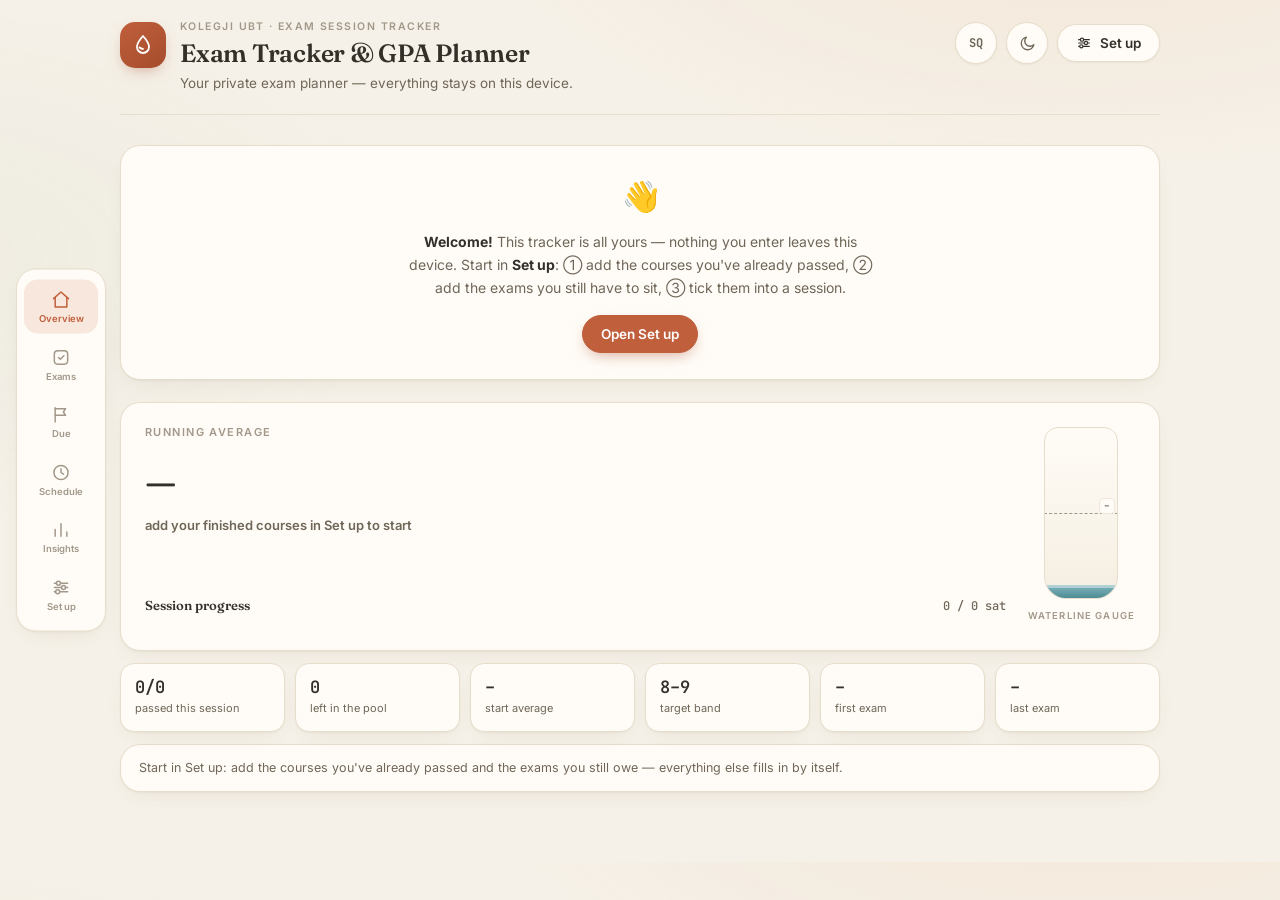
==== index.html @ aefc5631 "Built-in year-gated CSE curriculum with pool/passed routing - Full official study plan for years 1-2" ====
<!DOCTYPE html>
<html lang="en">
<head>
<meta charset="UTF-8">
<meta name="viewport" content="width=device-width, initial-scale=1.0, viewport-fit=cover">
<title>UBT Exam Tracker</title>
<meta name="description" content="Exam pool + session planner, GPA tracker and offline class schedule.">
<meta name="theme-color" content="#f6f1e8">
<meta name="apple-mobile-web-app-capable" content="yes">
<meta name="apple-mobile-web-app-status-bar-style" content="default">
<meta name="apple-mobile-web-app-title" content="Exam Tracker">
<link rel="manifest" href="manifest.webmanifest">
<link rel="icon" href="icon-192.png">
<link rel="apple-touch-icon" href="icon-192.png">
<script>/* apply saved theme before first paint to avoid a flash */
try{var _t=localStorage.getItem("ubt-theme");if(_t)document.documentElement.setAttribute("data-theme",_t);}catch(e){}</script>
<link rel="preconnect" href="https://fonts.googleapis.com">
<link rel="preconnect" href="https://fonts.gstatic.com" crossorigin>
<link href="https://fonts.googleapis.com/css2?family=Fraunces:opsz,wght@9..144,500;9..144,600;9..144,700&family=Inter:wght@400;500;600;700&family=JetBrains+Mono:wght@500;600&display=swap" rel="stylesheet">
<link rel="stylesheet" href="app.css">
<script src="app.js" defer></script>
</head>
<body data-view="home">
<div class="wrap">

  <header class="top" id="top">
    <div class="brand">
      <div class="mark" aria-hidden="true">
        <svg viewBox="0 0 24 24" fill="none" stroke="currentColor" stroke-width="1.8" stroke-linecap="round" stroke-linejoin="round"><path d="M12 3s6 6.5 6 11a6 6 0 1 1-12 0c0-4.5 6-11 6-11z"/><path d="M8.6 14.5c.9.9 2.1 1.4 3.4 1.4"/></svg>
      </div>
      <div>
        <div class="eyebrow" data-i18n="eyebrow">Kolegji UBT · Exam session tracker</div>
        <h1><span id="hTitle">Exam Tracker &amp; GPA Planner</span><span class="h1-page" id="pageTitle"></span></h1>
        <p class="lede" id="hLede"></p>
      </div>
    </div>
    <div class="hdr-actions">
      <button class="icon-btn" id="langBtn" type="button" title="Shqip / English">SQ</button>
      <button class="icon-btn" id="themeBtn" type="button" title="Light / dark" aria-label="Toggle theme"></button>
      <button class="btn" id="customizeBtn" type="button">
        <svg viewBox="0 0 24 24" fill="none" stroke="currentColor" stroke-width="1.8" stroke-linecap="round" stroke-linejoin="round"><path d="M4 7h16M4 12h16M4 17h16"/><circle cx="9" cy="7" r="2.4" fill="var(--surface)"/><circle cx="15" cy="12" r="2.4" fill="var(--surface)"/><circle cx="8" cy="17" r="2.4" fill="var(--surface)"/></svg>
        <span data-i18n="setup">Set up</span>
      </button>
    </div>
  </header>

  <!-- top tab bar (mid-width desktop) -->
  <nav class="tabbar" aria-label="Sections">
    <a href="#/home" data-nav="home" class="on"><svg viewBox="0 0 24 24" fill="none" stroke="currentColor" stroke-width="1.8" stroke-linecap="round" stroke-linejoin="round"><path d="M3 11l9-8 9 8"/><path d="M5 9.5V21h14V9.5"/></svg><span data-i18n="navOverview"></span></a>
    <a href="#/exams" data-nav="exams"><svg viewBox="0 0 24 24" fill="none" stroke="currentColor" stroke-width="1.8" stroke-linecap="round" stroke-linejoin="round"><rect x="4" y="4" width="16" height="16" rx="4"/><path d="M9 12l2.2 2.2L15.5 10"/></svg><span data-i18n="navExams"></span></a>
    <a href="#/due" data-nav="due"><svg viewBox="0 0 24 24" fill="none" stroke="currentColor" stroke-width="1.8" stroke-linecap="round" stroke-linejoin="round"><path d="M5 21V4"/><path d="M5 5h12.5l-2.6 4 2.6 4H5"/></svg><span data-i18n="navDue">Due</span><span class="nav-dot" hidden></span></a>
    <a href="#/sched" data-nav="sched"><svg viewBox="0 0 24 24" fill="none" stroke="currentColor" stroke-width="1.8" stroke-linecap="round" stroke-linejoin="round"><circle cx="12" cy="12" r="8.5"/><path d="M12 7.5V12l3 2"/></svg><span data-i18n="navSched"></span></a>
    <a href="#/stats" data-nav="stats"><svg viewBox="0 0 24 24" fill="none" stroke="currentColor" stroke-width="1.8" stroke-linecap="round" stroke-linejoin="round"><path d="M5 20v-8M12 20V5M19 20v-5"/></svg><span data-i18n="navStats"></span></a>
    <a href="#/setup" data-nav="setup"><svg viewBox="0 0 24 24" fill="none" stroke="currentColor" stroke-width="1.8" stroke-linecap="round" stroke-linejoin="round"><path d="M4 7h16M4 12h16M4 17h16"/><circle cx="9" cy="7" r="2.4" fill="var(--surface)"/><circle cx="15" cy="12" r="2.4" fill="var(--surface)"/><circle cx="8" cy="17" r="2.4" fill="var(--surface)"/></svg><span data-i18n="navSet"></span></a>
  </nav>

  <!-- overview -->
  <section id="overviewSection" data-view="home">
    <div class="card onboard" id="onboardCard" hidden>
      <div class="emoji">👋</div>
      <p data-i18n-html="onboardMsg"></p>
      <button class="btn primary" id="onboardBtn" type="button" data-i18n="onboardCta">Open Set up</button>
    </div>
    <div class="card hero">
      <div class="hero-main">
        <span class="k" data-i18n="runningAvg">Running average</span>
        <div class="v" id="avgVal">–</div>
        <div class="d" id="avgDelta"></div>
        <div class="hero-prog">
          <div class="row"><b data-i18n="sessionProgress">Session progress</b><span id="progMeta"></span></div>
          <div class="segs" id="segs"></div>
        </div>
      </div>
      <div class="hero-gauge">
        <div class="beaker">
          <div class="water" id="water"></div>
          <div class="wline" id="wline"><i id="wlineLbl">8.00</i></div>
        </div>
        <div class="cap" data-i18n="waterGauge">Waterline gauge</div>
        <div class="scale" id="gaugeScale"></div>
      </div>
    </div>
    <div class="stats">
      <div class="stat"><div class="n" id="stCleared">0</div><div class="l" data-i18n="passedSession">passed this session</div></div>
      <div class="stat"><div class="n" id="stPool">0</div><div class="l" data-i18n="leftPool">left in the pool</div></div>
      <div class="stat"><div class="n" id="stBase">–</div><div class="l" data-i18n="startAvg">start average</div></div>
      <div class="stat"><div class="n" id="stTarget">–</div><div class="l" data-i18n="targetBand">target band</div></div>
      <div class="stat"><div class="n" id="stFirst">–</div><div class="l" id="stFirstL">next exam</div></div>
      <div class="stat"><div class="n" id="stLast">–</div><div class="l" data-i18n="lastExam">last exam</div></div>
    </div>
    <div class="card keynums" id="keynums"></div>
    <div class="card due-strip" id="dueStrip" hidden role="button" tabindex="0"></div>
    <div class="card trend" id="trendCard" hidden>
      <div class="trend-head"><b data-i18n="trendH">Average over time</b><span id="trendDelta"></span></div>
      <svg id="trendSvg" width="100%" height="64" role="img"></svg>
    </div>
  </section>

  <!-- session picker: year tabs, then that year's sessions -->
  <section id="sessSection" data-view="exams">
    <div class="shead"><h2 data-i18n="sessH">Exam sessions</h2><span class="hint" data-i18n="sessHint">the green dot marks where “now” is</span></div>
    <div class="yearbar" id="yearBar"></div>
    <div class="sessbar" id="sessBar"></div>
  </section>

  <!-- exams in the selected session -->
  <section id="examsSection" data-view="exams">
    <div class="shead"><h2 id="examHead">Your exams</h2><span class="hint" data-i18n="dukagjini">which Dukagjini window applies depends on the professor</span></div>
    <div class="tools">
      <button class="btn small" id="whatifBtn" type="button"></button>
      <span class="whatif-banner" data-i18n="whatifBanner"></span>
    </div>
    <details class="card pick" id="pickBox" data-keep>
      <summary>
        <svg class="chev" width="12" height="12" viewBox="0 0 24 24" fill="none" stroke="currentColor" stroke-width="2.5" stroke-linecap="round" stroke-linejoin="round"><path d="M9 18l6-6-6-6"/></svg>
        <span data-i18n="addExams">Add exams to this session</span>
        <span class="badge" id="pickBadge"></span>
      </summary>
      <div class="pick-list" id="pickList"></div>
    </details>
    <p class="sub" data-i18n-html="pickSub"></p>
    <div class="grid" id="grid"></div>
  </section>

  <!-- work due -->
  <section id="dueSection" data-view="due">
    <div class="shead">
      <h2 data-i18n="dueH">Work due</h2>
      <span class="hint" data-i18n="dueHint">projects, homework and labs</span>
      <button class="btn small" id="dueIcsBtn" type="button" data-i18n="dueIcs" hidden>📅 Add deadlines to calendar</button>
    </div>
    <div class="grid" id="dueList"></div>
    <details class="card settings" id="dueBox" data-keep>
      <summary>
        <svg class="chev" width="12" height="12" viewBox="0 0 24 24" fill="none" stroke="currentColor" stroke-width="2.5" stroke-linecap="round" stroke-linejoin="round"><path d="M9 18l6-6-6-6"/></svg>
        <span data-i18n="addWork">Add work — title, type, subject, deadline, people</span>
      </summary>
      <div class="set-body">
        <div class="set-grid">
          <label class="span2"><span data-i18n="lblTitle">Title</span><input id="dwTitle" data-i18n-ph="phTitle" placeholder="e.g. Big Data group project" autocomplete="off"></label>
          <label><span data-i18n="lblType">Type</span><select id="dwType"></select></label>
          <label><span data-i18n="lblSubject">Subject</span><select id="dwSubject"></select></label>
          <label><span data-i18n="lblDueDate">Due date</span><input type="date" id="dwDate"></label>
          <label><span data-i18n="lblDueTime">Time (optional)</span><input type="time" id="dwTime"></label>
          <label class="span2"><span data-i18n="lblTeam">People (comma-separated)</span><input id="dwTeam" data-i18n-ph="phTeam" placeholder="e.g. Arta, Blend" autocomplete="off"></label>
          <label class="span4"><span data-i18n="lblNotes">Notes / requirements</span><textarea id="dwNotes" rows="2" data-i18n-ph="phNotes"></textarea></label>
        </div>
        <div class="set-actions">
          <button class="btn primary" id="saveWork" type="button">Add to the list</button>
        </div>
      </div>
    </details>
    <details class="card pick" id="dueDoneBox" data-keep hidden>
      <summary>
        <svg class="chev" width="12" height="12" viewBox="0 0 24 24" fill="none" stroke="currentColor" stroke-width="2.5" stroke-linecap="round" stroke-linejoin="round"><path d="M9 18l6-6-6-6"/></svg>
        <span id="dueDoneLabel"></span>
      </summary>
      <div class="due-done-list" id="dueDoneList"></div>
    </details>
  </section>

  <!-- calendar -->
  <section id="calSection" data-view="exams">
    <div class="shead">
      <h2 id="calHead">Calendar</h2>
      <span class="hint" data-i18n="calHint">exam days get a ✓ once a grade is logged</span>
      <button class="btn small" id="icsBtn" type="button" data-i18n="icsBtn">📅 Add to phone calendar</button>
    </div>
    <div class="card cal">
      <div class="cal-multi" id="cal"></div>
      <div class="cal-legend">
        <span><span class="sw sw-exam"></span><span data-i18n="legendExam">your exam</span></span>
        <span><span class="sw sw-wknd"></span><span data-i18n="legendWknd">weekend</span></span>
      </div>
    </div>
  </section>

  <!-- university schedule -->
  <section id="schedSection" data-view="sched">
    <div class="shead"><h2 data-i18n="schedH">University schedule</h2><span class="hint" data-i18n="schedHint">works offline — it always knows where you are in the week</span></div>
    <div class="card now-card" id="nowCard"></div>
    <div class="card sched-list" id="schedList" hidden></div>
    <details class="card settings" id="schedBox" data-keep>
      <summary>
        <svg class="chev" width="12" height="12" viewBox="0 0 24 24" fill="none" stroke="currentColor" stroke-width="2.5" stroke-linecap="round" stroke-linejoin="round"><path d="M9 18l6-6-6-6"/></svg>
        <span data-i18n="editSched">Edit schedule — day, time, subject, room</span>
      </summary>
      <div class="set-body">
        <div id="schedRows" class="sched-rows"></div>
        <div class="set-actions">
          <button class="btn ghost" id="addSched" type="button" data-i18n="addClass">+ Add class</button>
          <button class="btn primary" id="saveSched" type="button" data-i18n="saveSched">Save schedule</button>
        </div>
      </div>
    </details>
  </section>

  <!-- cleared history -->
  <section id="clearedSection" data-view="stats" hidden>
    <div class="shead"><h2 data-i18n="clearedH">Cleared so far</h2></div>
    <details class="card pick" id="clearedBox" data-keep>
      <summary>
        <svg class="chev" width="12" height="12" viewBox="0 0 24 24" fill="none" stroke="currentColor" stroke-width="2.5" stroke-linecap="round" stroke-linejoin="round"><path d="M9 18l6-6-6-6"/></svg>
        <span id="clearedLabel"></span>
        <span class="badge" id="clearedBadge"></span>
      </summary>
      <div class="tbl-scroll">
      <table class="tbl">
        <thead><tr><th id="chCourse"></th><th class="r" id="chGrade"></th><th id="chWhere"></th><th id="chTry"></th></tr></thead>
        <tbody id="clearedBody"></tbody>
      </table>
      </div>
    </details>
  </section>

  <!-- projections -->
  <section id="gpaSection" data-view="stats">
    <div class="shead"><h2 data-i18n="gpaH">GPA reference</h2></div>
    <p class="sub" data-i18n="gpaSub"></p>
    <div class="two-col">
      <div class="card">
        <div class="tbl-scroll">
        <table class="tbl">
          <caption id="targetCap">Target final average</caption>
          <thead><tr><th id="thTarget">Target</th><th class="r" id="needHead">Need on remaining</th><th id="thNote">Note</th></tr></thead>
          <tbody id="targetBody"></tbody>
        </table>
        </div>
        <div class="formula" id="targetFormula"></div>
      </div>
      <div class="card">
        <div class="tbl-scroll">
        <table class="tbl">
          <caption id="rrCap">Ready-reckoner</caption>
          <thead><tr><th id="thIf">If grades average</th><th class="r" id="thNew">Your new average</th><th id="thVs">vs waterline</th></tr></thead>
          <tbody id="rrBody"></tbody>
        </table>
        </div>
        <div class="formula" id="rrFormula"></div>
      </div>
    </div>
  </section>

  <!-- setup -->
  <section id="setupSection" data-view="setup">
    <div class="shead"><h2 data-i18n="setup">Set up</h2><span class="hint" data-i18n="setupHint">pool → sessions → details</span></div>
    <details class="card settings" id="compBox" data-keep>
      <summary>
        <svg class="chev" width="12" height="12" viewBox="0 0 24 24" fill="none" stroke="currentColor" stroke-width="2.5" stroke-linecap="round" stroke-linejoin="round"><path d="M9 18l6-6-6-6"/></svg>
        <span data-i18n="compSum">Completed courses — what you've already passed</span>
        <span class="badge" id="compBadge"></span>
      </summary>
      <div class="set-body">
        <p class="set-hint" data-i18n="compHint"></p>
        <div id="compRows"></div>
        <div class="set-actions">
          <button class="btn ghost" id="addComp" type="button" data-i18n="addComp">+ Add course</button>
          <button class="btn primary" id="saveComp" type="button" data-i18n="saveComp">Save courses</button>
        </div>
      </div>
    </details>
    <details class="card settings" id="poolBox" data-keep>
      <summary>
        <svg class="chev" width="12" height="12" viewBox="0 0 24 24" fill="none" stroke="currentColor" stroke-width="2.5" stroke-linecap="round" stroke-linejoin="round"><path d="M9 18l6-6-6-6"/></svg>
        <span data-i18n="poolSum">Exam pool — everything you still have to sit</span>
        <span class="badge" id="poolBadge"></span>
      </summary>
      <div class="set-body">
        <p class="set-hint" data-i18n-html="poolHint"></p>
        <div id="poolRows"></div>
        <div class="set-actions">
          <button class="btn ghost" id="addPool" type="button" data-i18n="addPool">+ Add exam</button>
          <button class="btn primary" id="savePool" type="button" data-i18n="savePool">Save pool</button>
        </div>
      </div>
    </details>
    <details class="card settings" id="sessBox" data-keep>
      <summary>
        <svg class="chev" width="12" height="12" viewBox="0 0 24 24" fill="none" stroke="currentColor" stroke-width="2.5" stroke-linecap="round" stroke-linejoin="round"><path d="M9 18l6-6-6-6"/></svg>
        <span data-i18n="sessSum">Exam sessions — the sitting periods you plan around</span>
      </summary>
      <div class="set-body">
        <p class="set-hint" data-i18n="sessHint2"></p>
        <div id="sessRows"></div>
        <div class="set-actions">
          <button class="btn ghost" id="addSess" type="button" data-i18n="addSess">+ Add session</button>
          <button class="btn primary" id="saveSess" type="button" data-i18n="saveSess">Save sessions</button>
        </div>
      </div>
    </details>
    <details class="card settings" id="detailsBox" data-keep>
      <summary>
        <svg class="chev" width="12" height="12" viewBox="0 0 24 24" fill="none" stroke="currentColor" stroke-width="2.5" stroke-linecap="round" stroke-linejoin="round"><path d="M9 18l6-6-6-6"/></svg>
        <span data-i18n="detSum">Your details — name, average and targets</span>
      </summary>
      <div class="set-body">
        <div class="set-grid">
          <label><span data-i18n="lblName">Your name</span><input id="setName" data-i18n-ph="phName" placeholder="e.g. Alex" autocomplete="off"></label>
          <label><span data-i18n="lblUniEmail">Uni email</span><input id="setUniEmail" type="email" data-i18n-ph="phUniEmail" placeholder="name.surname@ubt-uni.net" autocomplete="off"></label>
          <label><span data-i18n="lblUniId">Student ID</span><input id="setUniId" data-i18n-ph="phUniId" placeholder="e.g. 22-123-456" autocomplete="off"></label>
          <label class="span2"><span data-i18n="lblMajor">Major / program</span><select id="setMajor"></select></label>
          <label><span data-i18n="lblYear">Year of studies</span><select id="setYear"></select></label>
          <label class="span2" id="specRow"><span data-i18n="lblSpec">Specialization</span><select id="setSpec"></select></label>
          <label><span data-i18n="lblCount">Courses completed</span><input type="number" id="setCount" min="0" step="1" inputmode="numeric"></label>
          <label><span data-i18n="lblAvg">Current average</span><input type="number" id="setAvg" min="5" max="10" step="0.01" inputmode="decimal"></label>
          <label><span data-i18n="lblTotal">Total courses in degree</span><input type="number" id="setTotal" min="1" step="1" inputmode="numeric"></label>
          <label><span data-i18n="lblTmin">Target from</span><input type="number" id="setTmin" min="5" max="10" step="0.05" inputmode="decimal"></label>
          <label><span data-i18n="lblTmax">Target to</span><input type="number" id="setTmax" min="5" max="10" step="0.05" inputmode="decimal"></label>
          <label><span data-i18n="lblEcts">ECTS completed</span><input type="number" id="setEcts" min="0" step="1" inputmode="numeric"></label>
          <label><span data-i18n="lblAvgW">Weighted average (optional)</span><input type="number" id="setAvgW" min="5" max="10" step="0.01" inputmode="decimal"></label>
        </div>
        <p class="set-hint" id="derivedNote" hidden></p>
        <div class="spec-panel" id="specPanel" hidden></div>
        <div class="set-actions">
          <button class="btn primary" id="saveDetails" type="button" data-i18n="saveDetails">Save details</button>
        </div>
      </div>
    </details>
    <details class="card settings" id="tabsBox" data-keep>
      <summary>
        <svg class="chev" width="12" height="12" viewBox="0 0 24 24" fill="none" stroke="currentColor" stroke-width="2.5" stroke-linecap="round" stroke-linejoin="round"><path d="M9 18l6-6-6-6"/></svg>
        <span data-i18n="tabsSum">Bottom bar (phone) — pick your tabs</span>
      </summary>
      <div class="set-body">
        <p class="set-hint" data-i18n="tabsHint"></p>
        <div id="tabRows" class="tab-rows"></div>
      </div>
    </details>
  </section>

  <div data-view="setup">
  <div class="foot">
    <div class="left">
      <div class="saved"><span class="dot" id="saveDot"></span><span id="saveText"></span></div>
    </div>
    <div class="left">
      <button class="btn" id="shareBtn" type="button" data-i18n="shareB" hidden>📤 Share backup</button>
      <button class="btn" id="exportBtn" type="button" data-i18n="exportB">↓ Export data</button>
      <button class="btn" id="importBtn" type="button" data-i18n="importB">↑ Import data</button>
      <input type="file" id="importFile" accept="application/json" hidden>
      <button class="btn danger" id="resetBtn" type="button" data-i18n="resetB">Reset all</button>
    </div>
  </div>
  <p class="notes" id="footNotes"></p>
  </div>

</div>

<!-- mobile bottom navigation (rendered from the user's pinned tabs) -->
<nav class="bnav" id="bnav" aria-label="Sections"></nav>

<!-- "More" sheet: unpinned pages + quick toggles -->
<div class="sheet-backdrop" id="moreBackdrop" hidden>
  <div class="sheet" role="menu" aria-label="More">
    <div class="sheet-grab"></div>
    <div class="sheet-list" id="sheetList"></div>
    <div class="sheet-tools">
      <button class="icon-btn" id="langBtn2" type="button" title="Shqip / English">SQ</button>
      <button class="icon-btn" id="themeBtn2" type="button" title="Light / dark" aria-label="Toggle theme"></button>
    </div>
  </div>
</div>

<!-- desktop sidebar navigation (wide screens only) -->
<nav class="snav" aria-label="Sections">
  <a href="#/home" data-nav="home" class="on">
    <svg viewBox="0 0 24 24" fill="none" stroke="currentColor" stroke-width="1.8" stroke-linecap="round" stroke-linejoin="round"><path d="M3 11l9-8 9 8"/><path d="M5 9.5V21h14V9.5"/></svg>
    <span data-i18n="navOverview">Overview</span>
  </a>
  <a href="#/exams" data-nav="exams">
    <svg viewBox="0 0 24 24" fill="none" stroke="currentColor" stroke-width="1.8" stroke-linecap="round" stroke-linejoin="round"><rect x="4" y="4" width="16" height="16" rx="4"/><path d="M9 12l2.2 2.2L15.5 10"/></svg>
    <span data-i18n="navExams">Exams</span>
  </a>
  <a href="#/due" data-nav="due"><svg viewBox="0 0 24 24" fill="none" stroke="currentColor" stroke-width="1.8" stroke-linecap="round" stroke-linejoin="round"><path d="M5 21V4"/><path d="M5 5h12.5l-2.6 4 2.6 4H5"/></svg><span data-i18n="navDue">Due</span><span class="nav-dot" hidden></span></a>
  <a href="#/sched" data-nav="sched">
    <svg viewBox="0 0 24 24" fill="none" stroke="currentColor" stroke-width="1.8" stroke-linecap="round" stroke-linejoin="round"><circle cx="12" cy="12" r="8.5"/><path d="M12 7.5V12l3 2"/></svg>
    <span data-i18n="navSched">Schedule</span>
  </a>
  <a href="#/stats" data-nav="stats">
    <svg viewBox="0 0 24 24" fill="none" stroke="currentColor" stroke-width="1.8" stroke-linecap="round" stroke-linejoin="round"><path d="M5 20v-8M12 20V5M19 20v-5"/></svg>
    <span data-i18n="navStats">Insights</span>
  </a>
  <a href="#/setup" data-nav="setup">
    <svg viewBox="0 0 24 24" fill="none" stroke="currentColor" stroke-width="1.8" stroke-linecap="round" stroke-linejoin="round"><path d="M4 7h16M4 12h16M4 17h16"/><circle cx="9" cy="7" r="2.4" fill="var(--surface)"/><circle cx="15" cy="12" r="2.4" fill="var(--surface)"/><circle cx="8" cy="17" r="2.4" fill="var(--surface)"/></svg>
    <span data-i18n="navSet">Set up</span>
  </a>
</nav>

</body>
</html>
---- app.css ----
/* UBT Exam Tracker — warm, calm, mobile-first, light & dark */

:root{
  --bg:#f6f1e8; --surface:#fffcf7; --tint:#f5eee1;
  --ink:#33302a; --muted:#6f6658; --faint:#a2988a;
  --border:#e7ddcb; --hair:#efe8da;
  --accent:#c05f3c; --accent-deep:#a54c2c; --accent-soft:#f8e7dc;
  --good:#4f7d5c; --good-soft:#e7f0e5; --good-line:#cfe2cc;
  --bad:#b4483d; --bad-soft:#f9e8e4;
  --wknd:#faf5ea; --box-line:#c9bda9; --bnav-bg:rgba(255,252,247,.92);
  --display:'Fraunces',Georgia,serif;
  --body:'Inter',system-ui,sans-serif;
  --mono:'JetBrains Mono',ui-monospace,monospace;
  --r-lg:20px; --r-md:14px; --r-sm:10px;
  --shadow:0 1px 2px rgba(88,70,48,.05),0 8px 24px -12px rgba(88,70,48,.14);
}
:root[data-theme="dark"]{
  --bg:#1f1b15; --surface:#2a251d; --tint:#332d23;
  --ink:#ece3d3; --muted:#b0a390; --faint:#7c7161;
  --border:#3e372b; --hair:#352f25;
  --accent:#d67e54; --accent-deep:#e08f66; --accent-soft:#3f2f26;
  --good:#84b591; --good-soft:#2b382e; --good-line:#405243;
  --bad:#dd8a7c; --bad-soft:#3f2c28;
  --wknd:#262119; --box-line:#5a5142; --bnav-bg:rgba(32,28,22,.92);
  --shadow:0 1px 2px rgba(0,0,0,.3),0 8px 24px -12px rgba(0,0,0,.5);
}
@media (prefers-color-scheme: dark){
  :root:not([data-theme="light"]){
    --bg:#1f1b15; --surface:#2a251d; --tint:#332d23;
    --ink:#ece3d3; --muted:#b0a390; --faint:#7c7161;
    --border:#3e372b; --hair:#352f25;
    --accent:#d67e54; --accent-deep:#e08f66; --accent-soft:#3f2f26;
    --good:#84b591; --good-soft:#2b382e; --good-line:#405243;
    --bad:#dd8a7c; --bad-soft:#3f2c28;
    --wknd:#262119; --box-line:#5a5142; --bnav-bg:rgba(32,28,22,.92);
    --shadow:0 1px 2px rgba(0,0,0,.3),0 8px 24px -12px rgba(0,0,0,.5);
  }
}
*{box-sizing:border-box;margin:0;padding:0}
html{scroll-behavior:smooth;scroll-padding-top:14px}
body{
  background:
    radial-gradient(900px 420px at 85% -120px, rgba(214,138,84,.12), transparent 70%),
    radial-gradient(700px 380px at -80px 30%, rgba(140,160,120,.07), transparent 70%),
    var(--bg);
  color:var(--ink);font-family:var(--body);font-size:15px;line-height:1.6;
  -webkit-font-smoothing:antialiased;
  padding:22px 16px calc(96px + env(safe-area-inset-bottom));
}
:root[data-theme="dark"] body{
  background:
    radial-gradient(900px 420px at 85% -120px, rgba(214,138,84,.06), transparent 70%),
    var(--bg);
}
@media (prefers-color-scheme: dark){
  :root:not([data-theme="light"]) body{
    background:
      radial-gradient(900px 420px at 85% -120px, rgba(214,138,84,.06), transparent 70%),
      var(--bg);
  }
}
.wrap{max-width:1040px;margin:0 auto}
section{margin-top:30px;scroll-margin-top:14px}
/* the router shows one page at a time */
.view-off{display:none!important}
/* the hidden attribute always wins, even over display:flex classes */
[hidden]{display:none!important}
button{font:inherit;color:inherit;-webkit-tap-highlight-color:transparent}
:focus-visible{outline:2.5px solid var(--accent);outline-offset:2px;border-radius:6px}

/* ---------- header ---------- */
.top{display:flex;justify-content:space-between;align-items:flex-start;gap:14px;flex-wrap:wrap;
  padding-bottom:20px;border-bottom:1px solid var(--border);scroll-margin-top:14px}
.brand{display:flex;gap:14px;align-items:flex-start;min-width:0}
.mark{flex:none;width:46px;height:46px;border-radius:15px;display:grid;place-items:center;
  background:linear-gradient(145deg,var(--accent),var(--accent-deep));color:#fff;
  box-shadow:0 6px 16px -6px rgba(165,76,44,.5)}
.mark svg{width:24px;height:24px}
.eyebrow{font:600 10.5px/1 var(--body);letter-spacing:.14em;text-transform:uppercase;color:var(--faint)}
.h1-page{display:none}   /* desktop keeps the brand header on every page */
h1{font-family:var(--display);font-weight:600;font-size:25px;letter-spacing:-.01em;margin-top:5px;line-height:1.2}
.lede{color:var(--muted);font-size:13.5px;margin-top:5px;max-width:56ch}
.hdr-actions{display:flex;gap:9px;align-items:center}
.icon-btn{width:42px;height:42px;border-radius:999px;border:1px solid var(--border);
  background:var(--surface);color:var(--muted);cursor:pointer;display:grid;place-items:center;
  font:700 12px var(--mono);transition:.15s;box-shadow:0 1px 2px rgba(88,70,48,.06);flex:none}
.icon-btn svg{width:19px;height:19px}
.icon-btn:hover{border-color:var(--faint);color:var(--ink);transform:translateY(-1px)}

/* ---------- shared bits ---------- */
.card{background:var(--surface);border:1px solid var(--border);border-radius:var(--r-lg);box-shadow:var(--shadow)}
.shead{display:flex;align-items:baseline;justify-content:space-between;gap:12px;flex-wrap:wrap}
.shead h2{font-family:var(--display);font-weight:600;font-size:19px;letter-spacing:-.01em}
.shead .hint{font-size:12.5px;color:var(--faint)}
.sub{color:var(--muted);font-size:13px;margin-top:12px;max-width:74ch}

.btn{display:inline-flex;align-items:center;gap:8px;font:600 13.5px var(--body);
  border:1px solid var(--border);background:var(--surface);color:var(--ink);
  border-radius:999px;padding:10px 18px;cursor:pointer;transition:.16s;box-shadow:0 1px 2px rgba(88,70,48,.06)}
.btn svg{width:16px;height:16px}
.btn:hover{border-color:var(--faint);transform:translateY(-1px)}
.btn:active{transform:translateY(0)}
.btn.small{padding:7px 14px;font-size:12.5px}
.btn.primary{background:var(--accent);border-color:var(--accent);color:#fff;
  box-shadow:0 6px 16px -6px rgba(165,76,44,.55)}
.btn.primary:hover{background:var(--accent-deep);border-color:var(--accent-deep)}
.btn.ghost{background:transparent;box-shadow:none;color:var(--muted);border-style:dashed}
.btn.ghost:hover{color:var(--accent);border-color:var(--accent)}
.btn.danger:hover{color:var(--bad);border-color:var(--bad)}

/* ---------- hero / overview ---------- */
.hero{display:flex;gap:22px;padding:24px;margin-top:22px;align-items:stretch}
.hero-main{flex:1;min-width:0;display:flex;flex-direction:column}
.hero .k{font:600 11px/1 var(--body);letter-spacing:.13em;text-transform:uppercase;color:var(--faint)}
.hero .v{font-family:var(--display);font-weight:600;font-size:clamp(46px,11vw,62px);
  line-height:1.05;letter-spacing:-.02em;margin-top:8px;font-variant-numeric:tabular-nums}
.hero .d{font:600 13px/1.3 var(--body);margin-top:6px}
.hero-prog{margin-top:auto;padding-top:18px}
.hero-prog .row{display:flex;justify-content:space-between;align-items:baseline;gap:10px;flex-wrap:wrap}
.hero-prog .row b{font-family:var(--display);font-weight:600;font-size:13px}
.hero-prog .row span{font:500 12px/1 var(--mono);color:var(--muted)}
.segs{display:grid;gap:6px;margin-top:10px}
.seg{height:10px;border-radius:5px;background:var(--tint);border:1px solid var(--border);transition:.3s}
.seg.on{background:var(--good);border-color:var(--good)}

.hero-gauge{flex:none;display:flex;flex-direction:column;align-items:center;justify-content:center}
.beaker{position:relative;width:74px;height:172px;border:1.5px solid var(--border);
  border-radius:14px 14px 22px 22px;background:linear-gradient(180deg,var(--surface),var(--tint));overflow:hidden}
.water{position:absolute;left:0;right:0;bottom:0;height:50%;
  background:linear-gradient(180deg,#7fb6bd,#4f8b94);
  transition:height .55s cubic-bezier(.4,0,.2,1),background .4s}
.water::before{content:"";position:absolute;left:0;right:0;top:0;height:3px;background:rgba(255,255,255,.4)}
.wline{position:absolute;left:-1px;right:-1px;top:50%;border-top:1.5px dashed var(--faint)}
.wline i{position:absolute;right:3px;top:-16px;font:600 9.5px/1 var(--mono);font-style:normal;
  color:var(--muted);background:var(--surface);padding:2px 4px;border-radius:4px;border:1px solid var(--hair)}
.hero-gauge .cap{font:600 9.5px/1 var(--body);letter-spacing:.12em;text-transform:uppercase;color:var(--faint);margin-top:12px}
.hero-gauge .scale{font:500 10px/1 var(--mono);color:var(--faint);margin-top:5px}

.stats{display:grid;grid-template-columns:repeat(6,1fr);gap:10px;margin-top:12px}
.stat{background:var(--surface);border:1px solid var(--border);border-radius:var(--r-md);
  padding:13px 14px;box-shadow:var(--shadow)}
.stat .n{font:600 17px/1.2 var(--mono);letter-spacing:-.01em}
.stat .l{font-size:11px;color:var(--muted);margin-top:3px}
.keynums{padding:13px 18px;font-size:12.5px;color:var(--muted);display:flex;gap:8px 24px;flex-wrap:wrap;margin-top:12px}
.keynums b{font:600 12.5px var(--mono);color:var(--ink)}

/* ---------- first-run onboarding ---------- */
.onboard{margin-top:22px;padding:26px 22px;text-align:center}
.onboard .emoji{font-size:30px;margin-bottom:10px}
.onboard p{color:var(--muted);font-size:14px;line-height:1.65;max-width:52ch;margin:0 auto}
.onboard b{color:var(--ink)}
.onboard .btn{margin-top:16px}
.exam-row .f-grade{flex:0 0 72px}
.set-body input:not([type=checkbox]):disabled{opacity:.55;background:var(--tint)}

/* ---------- trend sparkline ---------- */
.trend{padding:14px 18px 10px;margin-top:12px}
.trend-head{display:flex;justify-content:space-between;align-items:baseline;gap:10px}
.trend-head b{font-family:var(--display);font-weight:600;font-size:13px}
.trend-head span{font:500 12px/1 var(--mono);color:var(--muted)}
.trend svg{display:block;width:100%;margin-top:6px}

/* ---------- year tabs + session tabs + "now" dot ---------- */
.yearbar{display:flex;gap:8px;margin-top:14px;flex-wrap:wrap}
.ytab{display:inline-flex;align-items:center;gap:7px;font:600 13.5px var(--body);
  border:1.5px solid var(--border);background:var(--surface);color:var(--muted);
  border-radius:999px;padding:8px 18px;cursor:pointer;transition:.15s;box-shadow:var(--shadow)}
.ytab:hover{border-color:var(--faint)}
.ytab.on{background:var(--ink);border-color:var(--ink);color:var(--surface)}
.now-dot{display:inline-block;width:7px;height:7px;border-radius:50%;background:#3f9d63;
  margin-left:7px;vertical-align:2px;box-shadow:0 0 0 3px rgba(63,157,99,.18);flex:none}
.stab .now-dot{margin-left:6px}

.sessbar{display:flex;gap:9px;overflow-x:auto;padding:14px 2px 12px;
  scroll-snap-type:x proximity;-webkit-overflow-scrolling:touch}
.sessbar::-webkit-scrollbar{height:5px}
.sessbar::-webkit-scrollbar-thumb{background:var(--border);border-radius:3px}
.stab{flex:0 0 auto;scroll-snap-align:start;display:block;text-align:left;
  padding:11px 15px;border-radius:var(--r-md);border:1px solid var(--border);
  background:var(--surface);cursor:pointer;min-width:118px;transition:.16s;box-shadow:var(--shadow)}
.stab .st-l{display:block;font-weight:650;font-size:13.5px;color:var(--ink);white-space:nowrap}
.stab .st-m{display:block;font-size:11.5px;color:var(--faint);white-space:nowrap;margin-top:3px}
.stab:hover{border-color:var(--faint);transform:translateY(-1px)}
.stab.on{border-color:var(--accent);background:var(--accent-soft);box-shadow:0 0 0 1.5px var(--accent),var(--shadow)}
.stab.on .st-m{color:var(--accent)}
.stab.done{border-color:var(--good-line);background:var(--good-soft)}
.stab.done .st-m{color:var(--good)}
.stab.empty .st-m{color:var(--faint)}

/* ---------- what-if sandbox ---------- */
.tools{display:flex;align-items:center;gap:12px;margin-top:12px;flex-wrap:wrap}
.whatif-banner{display:none;font:600 12px var(--body);color:var(--accent);
  background:var(--accent-soft);border:1px dashed var(--accent);
  border-radius:999px;padding:7px 14px}
body.whatif .whatif-banner{display:inline-block}
body.whatif #whatifBtn{background:var(--accent);border-color:var(--accent);color:#fff}
body.whatif .hero{outline:2px dashed var(--accent);outline-offset:4px}
body.whatif #pickBox,body.whatif .x-btn,body.whatif select.slot,
body.whatif .prep,body.whatif #setupSection{opacity:.45;pointer-events:none}

/* ---------- collapsibles ---------- */
details.pick summary,details.settings summary{list-style:none;cursor:pointer;display:flex;align-items:center;gap:10px;
  padding:15px 18px;font-family:var(--display);font-weight:600;font-size:14.5px}
details.pick summary::-webkit-details-marker,details.settings summary::-webkit-details-marker{display:none}
details.pick summary .chev,details.settings summary .chev{transition:transform .2s;color:var(--faint);flex:none}
details.pick[open] summary .chev,details.settings[open] summary .chev{transform:rotate(90deg)}
details.pick summary .badge,details.settings summary .badge{margin-left:auto;font:600 10.5px var(--mono);color:var(--muted);
  background:var(--tint);border:1px solid var(--border);padding:4px 9px;border-radius:999px;white-space:nowrap}

/* ---------- pool picker ---------- */
details.pick{margin-top:14px}
.pick-list{border-top:1px solid var(--hair);padding:6px 8px 10px;max-height:330px;overflow-y:auto}
.pick-empty{padding:12px 10px;font-size:13px;color:var(--muted)}
.pick-row{display:flex;align-items:center;gap:11px;padding:11px 10px;border-radius:12px;
  cursor:pointer;user-select:none;transition:background .12s}
.pick-row:hover{background:var(--tint)}
.pick-row input{position:absolute;opacity:0;width:1px;height:1px}
.pick-row .box{width:19px;height:19px;border:1.5px solid var(--box-line);border-radius:6px;flex:none;
  display:grid;place-items:center;transition:.15s;background:var(--surface)}
.pick-row .box svg{width:11px;height:11px;opacity:0;transform:scale(.5);transition:.15s}
.pick-row input:checked+.box{background:var(--accent);border-color:var(--accent)}
.pick-row input:checked+.box svg{opacity:1;transform:scale(1)}
.pick-row input:focus-visible+.box{outline:2.5px solid var(--accent);outline-offset:2px}
.pick-body{display:flex;flex-direction:column;gap:2px;min-width:0}
.pick-name{font-weight:600;font-size:13.5px;line-height:1.35}
.pick-meta{display:flex;align-items:center;gap:8px;flex-wrap:wrap}
.pick-date{font:600 11px var(--mono);color:var(--muted)}
.pick-note{font-size:11px;color:var(--accent);font-weight:600}

/* ---------- badges ---------- */
.sem-badge{display:inline-block;font:600 9.5px/1 var(--body);letter-spacing:.05em;text-transform:uppercase;
  color:var(--muted);background:var(--tint);border:1px solid var(--border);
  padding:3px 7px;border-radius:999px;vertical-align:1px}
.retake-badge{display:inline-block;font:700 9.5px/1 var(--body);letter-spacing:.06em;text-transform:uppercase;
  color:var(--bad);background:var(--bad-soft);padding:3px 7px;border-radius:999px;
  vertical-align:1px;margin-left:6px}
.retake-badge[hidden]{display:none}

/* ---------- exam cards ---------- */
.grid{display:grid;grid-template-columns:repeat(2,1fr);gap:14px;margin-top:16px}
.exam{position:relative;padding:16px 16px 14px;display:flex;flex-direction:column;gap:12px;
  transition:border-color .2s,background .2s}
.exam.cleared{border-color:var(--good-line);
  background:linear-gradient(180deg,var(--good-soft),var(--surface) 72%)}
.exam.failed{border-color:var(--bad-soft);
  background:linear-gradient(180deg,var(--bad-soft),var(--surface) 60%)}
.x-btn{position:absolute;top:9px;right:10px;border:none;background:none;color:var(--faint);
  font-size:13px;cursor:pointer;border-radius:8px;padding:5px 8px;line-height:1;z-index:2}
.x-btn:hover{color:var(--bad);background:var(--bad-soft)}
.exam-head{display:flex;gap:12px;align-items:flex-start;justify-content:space-between;padding-right:16px}
.exam-info{min-width:0}
.exam-info .t{font-family:var(--display);font-weight:600;font-size:16px;line-height:1.3}
.exam-info .d{font:500 11px/1.5 var(--mono);color:var(--muted);margin-top:3px}
.done-btn{flex:none;display:inline-flex;align-items:center;gap:7px;font:600 12.5px var(--body);
  border:1.5px solid var(--border);background:var(--surface);color:var(--muted);
  border-radius:999px;padding:8px 14px;cursor:pointer;transition:.16s;min-height:36px}
.done-btn svg{width:13px;height:13px}
.done-btn:hover{border-color:var(--good);color:var(--good)}
.done-btn.is-done{background:var(--good);border-color:var(--good);color:#fff;
  box-shadow:0 4px 12px -4px rgba(79,125,92,.5)}
:root[data-theme="dark"] .done-btn.is-done{color:#1e2a21}
@media (prefers-color-scheme: dark){
  :root:not([data-theme="light"]) .done-btn.is-done{color:#1e2a21}
}
.slot-row{display:flex;align-items:center;gap:8px}
select.slot{font:500 12px var(--mono);color:var(--muted);border:1.5px solid var(--border);
  border-radius:999px;padding:6px 12px;background:var(--surface);cursor:pointer;max-width:100%;
  -webkit-appearance:none;appearance:none}
select.slot:focus{border-color:var(--accent);outline:none}
.g-row{display:flex;align-items:center;gap:11px;flex-wrap:wrap}
.g-label{font-size:12px;color:var(--muted);font-weight:600}
.g-pills{display:flex;gap:6px;flex-wrap:wrap}
.gpill{width:40px;height:40px;border-radius:12px;border:1.5px solid var(--border);
  background:var(--surface);font:600 14px var(--mono);color:var(--muted);cursor:pointer;transition:.14s}
.gpill:hover{border-color:var(--accent);color:var(--accent)}
.gpill.sel{background:var(--accent);border-color:var(--accent);color:#fff;
  box-shadow:0 4px 12px -4px rgba(165,76,44,.55);transform:scale(1.04)}
:root[data-theme="dark"] .gpill.sel{color:#241a13}
@media (prefers-color-scheme: dark){
  :root:not([data-theme="light"]) .gpill.sel{color:#241a13}
}
.contrib{font:600 11.5px/1.4 var(--body);padding:6px 11px;border-radius:999px;align-self:flex-start}
.contrib.up{color:var(--good);background:var(--good-soft)}
.contrib.down{color:var(--bad);background:var(--bad-soft)}
.contrib.none{color:var(--faint);background:var(--tint)}
.prep{display:flex;flex-wrap:wrap;gap:7px;align-items:center;padding-top:12px;border-top:1px dashed var(--hair)}
.prep-count{margin-left:auto;font:600 11px var(--mono);color:var(--faint)}
.prep-count.full{color:var(--good)}
.chk{display:inline-flex;align-items:center;gap:7px;cursor:pointer;user-select:none;
  font-size:12px;font-weight:550;color:var(--muted);background:var(--surface);
  border:1px solid var(--border);border-radius:999px;padding:7px 13px;transition:.15s;min-height:32px}
.chk:hover{border-color:var(--faint)}
.chk.on{background:var(--good-soft);border-color:var(--good-line);color:var(--good)}
.chk input{position:absolute;opacity:0;width:1px;height:1px}
.chk .box{width:15px;height:15px;border:1.5px solid var(--box-line);border-radius:50%;flex:none;
  display:grid;place-items:center;transition:.15s;background:var(--surface)}
.chk .box svg{width:9px;height:9px;opacity:0;transform:scale(.5);transition:.15s}
.chk input:checked+.box{background:var(--good);border-color:var(--good)}
.chk input:checked+.box svg{opacity:1;transform:scale(1)}
.chk input:focus-visible+.box{outline:2.5px solid var(--accent);outline-offset:2px}
.empty-state{grid-column:1/-1;padding:34px 22px;text-align:center;color:var(--muted);font-size:14px}
.empty-state .emoji{font-size:30px;margin-bottom:8px}
.empty-state b{color:var(--ink)}
.empty-state .sub2{font-size:12.5px;color:var(--faint);margin-top:3px}
.empty-state .btn{margin-top:16px}

/* ---------- confetti ---------- */
.confetti{position:fixed;width:8px;height:8px;border-radius:2px;z-index:99;pointer-events:none;
  animation:conf .85s cubic-bezier(.2,.6,.4,1) forwards}
@keyframes conf{
  0%{transform:translate(0,0) rotate(0);opacity:1}
  100%{transform:translate(var(--dx),var(--dy)) rotate(var(--rot));opacity:0}
}

/* ---------- university schedule ---------- */
.now-card{margin-top:16px;padding:8px 18px;display:flex;flex-direction:column}
.now-empty{padding:26px 4px;text-align:center;color:var(--muted);font-size:13.5px;max-width:46ch;margin:0 auto}
.now-empty .emoji{font-size:28px;margin-bottom:8px}
.now-empty .btn{margin-top:14px}
.now-block{display:flex;align-items:center;gap:14px;padding:13px 0}
.now-block+.now-block{border-top:1px dashed var(--hair)}
.now-pill{flex:none;font:700 10px/1 var(--body);letter-spacing:.12em;text-transform:uppercase;
  padding:6px 11px;border-radius:999px;color:var(--faint);background:var(--tint);
  border:1px solid var(--border);min-width:58px;text-align:center}
.now-pill.on{color:#fff;background:var(--good);border-color:var(--good);
  box-shadow:0 0 0 4px var(--good-soft);animation:pulse 2.2s ease-in-out infinite}
.now-pill.nx{color:var(--accent);background:var(--accent-soft);border-color:var(--accent-soft)}
@keyframes pulse{0%,100%{box-shadow:0 0 0 3px var(--good-soft)}50%{box-shadow:0 0 0 7px var(--good-soft)}}
.now-main{min-width:0}
.now-name{font-family:var(--display);font-weight:600;font-size:16px;line-height:1.3}
.now-name.idle-name{color:var(--muted);font-size:14px}
.now-sub{font:500 11.5px/1.5 var(--mono);color:var(--muted);margin-top:2px}
.sched-list{margin-top:12px;padding:6px 18px 12px}
.sched-day{padding:10px 0 4px}
.sched-day+.sched-day{border-top:1px solid var(--hair)}
.sd-h{display:flex;align-items:center;gap:9px;font-family:var(--display);font-weight:600;
  font-size:13px;color:var(--muted);margin-bottom:4px}
.sched-day.is-today .sd-h{color:var(--ink)}
.today-pill{font:700 9px/1 var(--body);letter-spacing:.1em;text-transform:uppercase;
  color:var(--good);background:var(--good-soft);padding:4px 9px;border-radius:999px}
.sd-row{display:flex;align-items:baseline;gap:12px;padding:7px 10px;border-radius:10px;font-size:13.5px}
.sd-row.live{background:var(--good-soft)}
.sd-time{flex:none;font:600 11.5px var(--mono);color:var(--muted);min-width:96px}
.sd-row.live .sd-time{color:var(--good)}
.sd-name{font-weight:600;min-width:0}
.sd-room{margin-left:auto;font:500 11px var(--mono);color:var(--faint);flex:none}
.live-dot{flex:none;width:8px;height:8px;border-radius:50%;background:var(--good);
  align-self:center;animation:pulse 2.2s ease-in-out infinite}
.sched-rows{margin-top:14px}
.exam-row .f-time{flex:0 0 96px}
.exam-row .f-day7{flex:0 0 108px}

/* ---------- work due ---------- */
.due-strip{margin-top:12px;padding:12px 18px;display:flex;align-items:center;gap:10px;
  flex-wrap:wrap;font-size:13px;color:var(--muted);cursor:pointer;transition:.15s}
.due-strip:hover{border-color:var(--faint)}
.due-strip b{font-family:var(--display);font-weight:600;color:var(--ink);font-size:13px}
.due-strip .due-strip-t{font-weight:600;color:var(--ink)}
.due-strip .due-more{font:500 11.5px var(--mono);color:var(--faint);margin-left:auto}
.due-item{position:relative;padding:16px;display:flex;flex-direction:column;gap:10px}
.due-item.overdue{border-color:#ecc9be;background:linear-gradient(180deg,var(--bad-soft),var(--surface) 55%)}
.due-head{display:flex;align-items:center;gap:8px;flex-wrap:wrap;padding-right:20px}
.due-body .t{font-family:var(--display);font-weight:600;font-size:16px;line-height:1.3}
.due-body .d{font:500 11px/1.5 var(--mono);color:var(--muted);margin-top:3px}
.due-team{margin-top:8px;font-size:12px;color:var(--muted);display:flex;align-items:center;
  gap:6px;flex-wrap:wrap}
.team-chip{font:600 11px/1 var(--body);color:var(--accent);background:var(--accent-soft);
  padding:5px 10px;border-radius:999px}
.due-notes{margin-top:8px;font-size:12.5px;color:var(--muted);background:var(--tint);
  border-radius:10px;padding:8px 11px;line-height:1.5}
.due-actions{display:flex;gap:8px;align-items:center;padding-top:10px;
  border-top:1px dashed var(--hair)}
.due-done-list{border-top:1px solid var(--hair);padding:8px 16px 12px}
.due-done-row{align-items:center}
.done-name{text-decoration:line-through;color:var(--muted);font-weight:500}
.due-done-row .btn{margin-left:auto;flex:none}
textarea{font:inherit;resize:vertical}
.set-grid label.span4{grid-column:1/-1}

/* small "due soon" badge on the Due nav item */
.bnav a,.bnav button,.snav a,.tabbar a{position:relative}
.nav-dot{position:absolute;top:6px;right:14px;width:8px;height:8px;border-radius:50%;
  background:var(--bad);box-shadow:0 0 0 2.5px var(--surface)}
.tabbar a .nav-dot{top:7px;right:9px}
.nav-dot[hidden]{display:none}

/* ---------- curriculum picker ---------- */
.spec-panel{margin-top:18px;border-top:1px dashed var(--hair);padding-top:6px}
.spec-panel h4{font-family:var(--display);font-weight:600;font-size:13.5px;margin-top:12px}
.spec-panel .pick-row{padding:9px 10px}
.curric-sem{font:600 10.5px/1 var(--body);letter-spacing:.1em;text-transform:uppercase;
  color:var(--faint);margin:16px 0 4px;padding-bottom:6px;border-bottom:1px solid var(--hair)}
.set-grid label.span2{grid-column:span 2}

/* ---------- calendar ---------- */
.cal{margin-top:16px;overflow:hidden}
.cal-multi{display:grid;gap:16px;padding-top:2px}
.cal-month-h{font-family:var(--display);font-weight:600;font-size:13.5px;color:var(--muted);padding:12px 16px 0}
.cal-grid{display:grid;grid-template-columns:repeat(7,1fr)}
.cal-grid>div{border-right:1px solid var(--hair);border-bottom:1px solid var(--hair);
  min-height:58px;padding:6px 7px;position:relative}
.cal-grid>div:nth-child(7n){border-right:none}
.cal-h{min-height:auto!important;background:var(--tint);font:600 10px/1 var(--body);
  letter-spacing:.1em;text-transform:uppercase;color:var(--muted);padding:9px 7px!important}
.dnum{font:500 11.5px var(--mono);color:var(--ink)}
.cal .blank .dnum{color:transparent}
.cal .wknd{background:var(--wknd)}
.cal .exam-day{background:var(--good-soft)}
.cal .exam-day::after{content:"";position:absolute;inset:0;border:1px solid var(--good-line);pointer-events:none}
.cal .exam-day .tag{display:block;font:600 9px/1.3 var(--body);color:var(--good);margin-top:3px;word-break:break-word}
.cal .tick{position:absolute;top:5px;right:6px;width:15px;height:15px;border-radius:50%;
  background:var(--good);display:none;place-items:center}
.cal .tick svg{width:8px;height:8px}
.cal .exam-day.done .tick{display:grid}
.cal-legend{display:flex;gap:16px;flex-wrap:wrap;padding:11px 16px;border-top:1px solid var(--hair);
  font-size:11.5px;color:var(--muted)}
.sw{display:inline-block;width:11px;height:11px;border-radius:3px;vertical-align:-1.5px;margin-right:5px}
.sw-exam{background:var(--good-soft);border:1px solid var(--good-line)}
.sw-wknd{background:var(--wknd);border:1px solid var(--hair)}

/* ---------- tables ---------- */
.two-col{display:grid;grid-template-columns:1fr 1fr;gap:14px;margin-top:16px}
.tbl-scroll{overflow-x:auto}
.tbl{width:100%;border-collapse:collapse;font-size:13px}
.tbl caption{text-align:left;font-family:var(--display);font-weight:600;font-size:14px;
  padding:14px 18px 9px;color:var(--ink)}
.tbl th{font:600 10.5px/1.2 var(--body);letter-spacing:.06em;text-transform:uppercase;color:var(--faint);
  text-align:left;padding:8px 18px;border-top:1px solid var(--hair);border-bottom:1px solid var(--hair);
  background:var(--tint);white-space:nowrap}
.tbl td{padding:9px 18px;border-bottom:1px solid var(--hair)}
.tbl tr:last-child td{border-bottom:none}
.tbl .mono{font:600 12.5px var(--mono)}
.tbl .hl td{background:var(--accent-soft)}
.tbl .r,.tbl th.r{text-align:right}
.formula{padding:12px 18px;border-top:1px solid var(--hair);font-size:12px;color:var(--muted)}
.formula code{font:600 11.5px var(--mono);color:var(--ink);background:var(--tint);padding:2px 6px;border-radius:6px}

/* ---------- settings ---------- */
details.settings{margin-top:14px}
.set-body{padding:4px 18px 20px;border-top:1px solid var(--hair)}
.set-hint{font-size:12.5px;color:var(--muted);margin-top:12px}
.set-grid{display:grid;grid-template-columns:repeat(4,1fr);gap:12px;margin-top:14px}
.set-grid label{display:flex;flex-direction:column;gap:5px;font:600 10.5px/1.3 var(--body);
  letter-spacing:.07em;text-transform:uppercase;color:var(--faint)}
.set-body input:not([type=checkbox]),.set-body textarea,.set-body select{font:400 15px var(--body);color:var(--ink);
  border:1.5px solid var(--border);border-radius:var(--r-sm);padding:10px 12px;background:var(--surface);
  width:100%;transition:border-color .15s;-webkit-appearance:none;appearance:none}
.set-body input:not([type=checkbox]):focus,.set-body textarea:focus,.set-body select:focus{border-color:var(--accent);outline:none}
.exam-row{display:flex;flex-wrap:wrap;gap:8px;margin-bottom:8px;align-items:center}
.exam-row .f-name{flex:3 1 150px;min-width:0}
.exam-row .f-sem{flex:0 0 68px}
.exam-row .f-date{flex:0 0 118px}
.exam-row .f-year{flex:0 0 84px}
.exam-row select.mon{flex:0 0 86px;width:auto;cursor:pointer}
.exam-row button{flex:0 0 34px;border:none;background:none;color:var(--faint);font-size:16px;
  cursor:pointer;border-radius:8px;padding:6px;min-height:34px}
.exam-row button:hover{color:var(--bad);background:var(--bad-soft)}
.set-actions{display:flex;gap:10px;margin-top:18px;flex-wrap:wrap}

/* ---------- footer ---------- */
.foot{display:flex;justify-content:space-between;align-items:center;gap:14px;margin-top:40px;flex-wrap:wrap;
  padding-top:20px;border-top:1px solid var(--border)}
.foot .left{display:flex;align-items:center;gap:12px;flex-wrap:wrap}
.saved{font-size:12px;color:var(--muted);display:flex;align-items:center;gap:8px}
.dot{width:8px;height:8px;border-radius:50%;background:var(--good)}
.dot.off{background:var(--faint)}
.notes{margin-top:18px;font-size:11.5px;color:var(--faint);line-height:1.65;max-width:86ch}

/* ---------- bottom navigation (mobile) ---------- */
.bnav{position:fixed;left:0;right:0;bottom:0;z-index:60;display:none;
  justify-content:space-around;align-items:stretch;gap:2px;
  background:var(--bnav-bg);-webkit-backdrop-filter:blur(14px);backdrop-filter:blur(14px);
  border-top:1px solid var(--border);
  padding:8px 10px calc(8px + env(safe-area-inset-bottom))}
.bnav a,.bnav button{border:none;background:none;cursor:pointer;display:flex;flex-direction:column;align-items:center;gap:3px;flex:1;max-width:86px;
  font:600 10px/1 var(--body);color:var(--faint);text-decoration:none;
  padding:7px 4px;border-radius:12px;transition:.15s}
.bnav a svg,.bnav button svg{width:21px;height:21px}
.bnav a.on,.bnav button.on{color:var(--accent);background:var(--accent-soft)}
.bnav a:active,.bnav button:active{transform:scale(.94)}

/* ---------- top tab bar (mid-width desktop) ---------- */
.tabbar{display:none}
@media(min-width:761px) and (max-width:1259px){
  .tabbar{display:flex;gap:8px;margin-top:18px;flex-wrap:wrap}
  .tabbar a{display:inline-flex;align-items:center;gap:8px;font:600 13px var(--body);
    color:var(--muted);text-decoration:none;border:1px solid var(--border);
    background:var(--surface);border-radius:999px;padding:9px 16px;transition:.15s;
    box-shadow:0 1px 2px rgba(88,70,48,.06)}
  .tabbar a svg{width:16px;height:16px}
  .tabbar a:hover{border-color:var(--faint);color:var(--ink)}
  .tabbar a.on{background:var(--accent);border-color:var(--accent);color:#fff;
    box-shadow:0 6px 16px -6px rgba(165,76,44,.5)}
}

/* ---------- desktop sidebar navigation ---------- */
.snav{display:none}
@media(min-width:1260px){
  .snav{display:flex;flex-direction:column;gap:4px;position:fixed;left:16px;top:50%;
    transform:translateY(-50%);z-index:40;background:var(--surface);
    border:1px solid var(--border);border-radius:20px;padding:10px 7px;box-shadow:var(--shadow)}
  .snav a{display:flex;flex-direction:column;align-items:center;gap:4px;width:74px;
    font:600 9.5px/1 var(--body);color:var(--faint);text-decoration:none;
    padding:10px 4px;border-radius:14px;transition:.15s;text-align:center}
  .snav a svg{width:20px;height:20px}
  .snav a:hover{color:var(--ink);background:var(--tint)}
  .snav a.on{color:var(--accent);background:var(--accent-soft)}
}

/* ---------- "More" bottom sheet ---------- */
.sheet-backdrop{position:fixed;inset:0;z-index:80;background:rgba(28,23,16,.45);
  display:flex;align-items:flex-end;-webkit-backdrop-filter:blur(2px);backdrop-filter:blur(2px)}
.sheet{width:100%;max-width:480px;margin:0 auto;background:var(--surface);
  border:1px solid var(--border);border-bottom:none;border-radius:22px 22px 0 0;
  padding:8px 14px calc(14px + env(safe-area-inset-bottom));
  animation:sheetUp .22s ease-out}
@keyframes sheetUp{from{transform:translateY(24px);opacity:.6}to{transform:none;opacity:1}}
.sheet-grab{width:40px;height:4px;border-radius:2px;background:var(--border);margin:6px auto 10px}
.sheet-list{display:flex;flex-direction:column}
.sheet-item{display:flex;align-items:center;gap:14px;padding:13px 12px;border-radius:12px;
  text-decoration:none;color:var(--ink);font:600 14.5px var(--body);position:relative}
.sheet-item svg{width:21px;height:21px;color:var(--muted);flex:none}
.sheet-item.on{background:var(--accent-soft);color:var(--accent)}
.sheet-item.on svg{color:var(--accent)}
.sheet-item:active{background:var(--tint)}
.sheet-item .nav-dot{position:static;margin-left:auto;box-shadow:none}
.sheet-tools{display:flex;gap:10px;justify-content:flex-end;
  border-top:1px solid var(--hair);margin-top:8px;padding-top:12px}
.tab-rows{display:flex;flex-wrap:wrap;gap:8px;margin-top:12px}

/* ---------- responsive ---------- */
@media(max-width:900px){
  .stats{grid-template-columns:repeat(3,1fr)}
}
@media(max-width:760px){
  .bnav{display:flex}
  .two-col{grid-template-columns:1fr}
  .grid{grid-template-columns:1fr}
  .set-grid{grid-template-columns:repeat(2,1fr)}
  .set-body input:not([type=checkbox]),.set-body textarea,.set-body select{font-size:16px} /* prevents iOS focus zoom */
  /* compact one-row header: identity + toggles on the Overview page,
     just the current page's title everywhere else */
  .top{align-items:center;flex-wrap:nowrap;padding-bottom:12px;gap:10px;min-height:50px}
  .brand{align-items:center;gap:10px;flex:1;min-width:0}
  .brand>div{min-width:0}
  .mark{width:34px;height:34px;border-radius:11px;box-shadow:0 3px 8px -3px rgba(165,76,44,.5)}
  .mark svg{width:18px;height:18px}
  .eyebrow{display:none}
  h1{font-size:17px;margin-top:0;white-space:nowrap;overflow:hidden;text-overflow:ellipsis}
  .lede{display:none}
  #customizeBtn{display:none}
  .hdr-actions{gap:7px}
  .icon-btn{width:37px;height:37px}
  body:not([data-view="home"]) .mark{display:none}
  body:not([data-view="home"]) #hTitle{display:none}
  body:not([data-view="home"]) .h1-page{display:inline;font-size:19px}
  body:not([data-view="home"]) .hdr-actions{display:none}
  /* the header already names these pages — drop the duplicate heading */
  #schedSection>.shead h2,#dueSection>.shead h2,
  #gpaSection>.shead h2,#setupSection>.shead h2{display:none}
  #schedSection,#dueSection,#gpaSection,#setupSection{margin-top:20px}
}
@media(min-width:761px){
  body{padding-bottom:70px}
}
@media(max-width:520px){
  .stats{grid-template-columns:repeat(2,1fr)}
  .hero{padding:20px;gap:16px}
  .beaker{width:64px;height:150px}
  .cal-grid>div{min-height:48px;padding:5px}
  .tbl th,.tbl td{padding-left:14px;padding-right:14px}
}
@media(prefers-reduced-motion:reduce){
  *{transition:none!important;animation:none!important}
  html{scroll-behavior:auto}
}
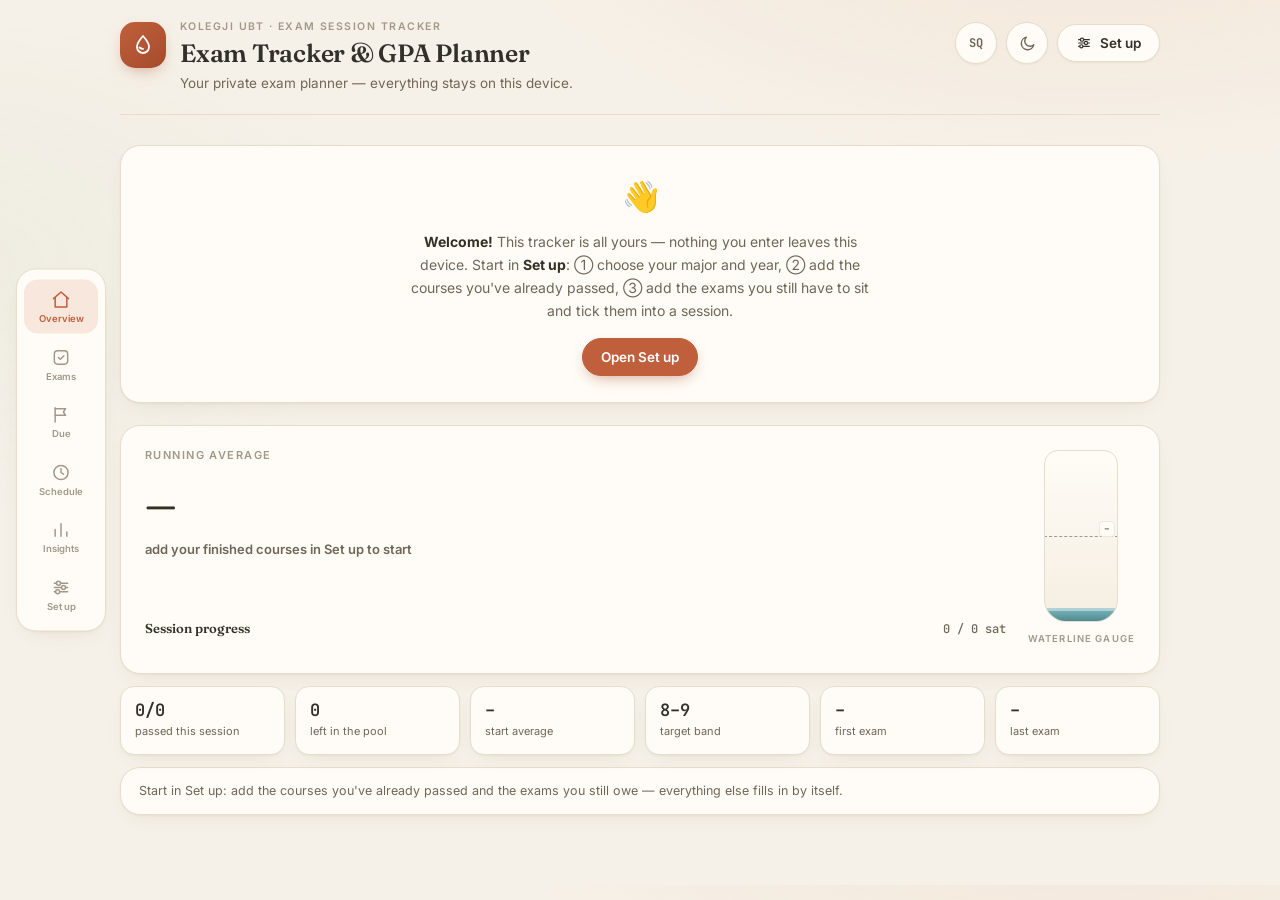
==== commit 2c8d0f44: "Overview glance strips, backup nudge, ECTS progress, shortcuts, polish - "In class / Next class" str" ====
--- a/index.html
+++ b/index.html
@@ -90,6 +90,9 @@
     </div>
     <div class="card keynums" id="keynums"></div>
     <div class="card due-strip" id="dueStrip" hidden role="button" tabindex="0"></div>
+    <div class="card due-strip" id="schedStrip" hidden role="button" tabindex="0"></div>
+    <div class="card ects-card" id="ectsCard" hidden></div>
+    <div class="card due-strip nudge" id="backupNudge" hidden role="button" tabindex="0"></div>
     <div class="card trend" id="trendCard" hidden>
       <div class="trend-head"><b data-i18n="trendH">Average over time</b><span id="trendDelta"></span></div>
       <svg id="trendSvg" width="100%" height="64" role="img"></svg>
@@ -244,50 +247,6 @@
   <!-- setup -->
   <section id="setupSection" data-view="setup">
     <div class="shead"><h2 data-i18n="setup">Set up</h2><span class="hint" data-i18n="setupHint">pool → sessions → details</span></div>
-    <details class="card settings" id="compBox" data-keep>
-      <summary>
-        <svg class="chev" width="12" height="12" viewBox="0 0 24 24" fill="none" stroke="currentColor" stroke-width="2.5" stroke-linecap="round" stroke-linejoin="round"><path d="M9 18l6-6-6-6"/></svg>
-        <span data-i18n="compSum">Completed courses — what you've already passed</span>
-        <span class="badge" id="compBadge"></span>
-      </summary>
-      <div class="set-body">
-        <p class="set-hint" data-i18n="compHint"></p>
-        <div id="compRows"></div>
-        <div class="set-actions">
-          <button class="btn ghost" id="addComp" type="button" data-i18n="addComp">+ Add course</button>
-          <button class="btn primary" id="saveComp" type="button" data-i18n="saveComp">Save courses</button>
-        </div>
-      </div>
-    </details>
-    <details class="card settings" id="poolBox" data-keep>
-      <summary>
-        <svg class="chev" width="12" height="12" viewBox="0 0 24 24" fill="none" stroke="currentColor" stroke-width="2.5" stroke-linecap="round" stroke-linejoin="round"><path d="M9 18l6-6-6-6"/></svg>
-        <span data-i18n="poolSum">Exam pool — everything you still have to sit</span>
-        <span class="badge" id="poolBadge"></span>
-      </summary>
-      <div class="set-body">
-        <p class="set-hint" data-i18n-html="poolHint"></p>
-        <div id="poolRows"></div>
-        <div class="set-actions">
-          <button class="btn ghost" id="addPool" type="button" data-i18n="addPool">+ Add exam</button>
-          <button class="btn primary" id="savePool" type="button" data-i18n="savePool">Save pool</button>
-        </div>
-      </div>
-    </details>
-    <details class="card settings" id="sessBox" data-keep>
-      <summary>
-        <svg class="chev" width="12" height="12" viewBox="0 0 24 24" fill="none" stroke="currentColor" stroke-width="2.5" stroke-linecap="round" stroke-linejoin="round"><path d="M9 18l6-6-6-6"/></svg>
-        <span data-i18n="sessSum">Exam sessions — the sitting periods you plan around</span>
-      </summary>
-      <div class="set-body">
-        <p class="set-hint" data-i18n="sessHint2"></p>
-        <div id="sessRows"></div>
-        <div class="set-actions">
-          <button class="btn ghost" id="addSess" type="button" data-i18n="addSess">+ Add session</button>
-          <button class="btn primary" id="saveSess" type="button" data-i18n="saveSess">Save sessions</button>
-        </div>
-      </div>
-    </details>
     <details class="card settings" id="detailsBox" data-keep>
       <summary>
         <svg class="chev" width="12" height="12" viewBox="0 0 24 24" fill="none" stroke="currentColor" stroke-width="2.5" stroke-linecap="round" stroke-linejoin="round"><path d="M9 18l6-6-6-6"/></svg>
@@ -304,6 +263,7 @@
           <label><span data-i18n="lblCount">Courses completed</span><input type="number" id="setCount" min="0" step="1" inputmode="numeric"></label>
           <label><span data-i18n="lblAvg">Current average</span><input type="number" id="setAvg" min="5" max="10" step="0.01" inputmode="decimal"></label>
           <label><span data-i18n="lblTotal">Total courses in degree</span><input type="number" id="setTotal" min="1" step="1" inputmode="numeric"></label>
+          <label><span data-i18n="lblTotalEcts">Total ECTS in degree</span><input type="number" id="setTotalEcts" min="0" step="1" inputmode="numeric"></label>
           <label><span data-i18n="lblTmin">Target from</span><input type="number" id="setTmin" min="5" max="10" step="0.05" inputmode="decimal"></label>
           <label><span data-i18n="lblTmax">Target to</span><input type="number" id="setTmax" min="5" max="10" step="0.05" inputmode="decimal"></label>
           <label><span data-i18n="lblEcts">ECTS completed</span><input type="number" id="setEcts" min="0" step="1" inputmode="numeric"></label>
@@ -313,6 +273,50 @@
         <div class="spec-panel" id="specPanel" hidden></div>
         <div class="set-actions">
           <button class="btn primary" id="saveDetails" type="button" data-i18n="saveDetails">Save details</button>
+        </div>
+      </div>
+    </details>
+    <details class="card settings" id="compBox" data-keep>
+      <summary>
+        <svg class="chev" width="12" height="12" viewBox="0 0 24 24" fill="none" stroke="currentColor" stroke-width="2.5" stroke-linecap="round" stroke-linejoin="round"><path d="M9 18l6-6-6-6"/></svg>
+        <span data-i18n="compSum">Completed courses — what you've already passed</span>
+        <span class="badge" id="compBadge"></span>
+      </summary>
+      <div class="set-body">
+        <p class="set-hint" data-i18n="compHint"></p>
+        <div id="compRows"></div>
+        <div class="set-actions">
+          <button class="btn ghost" id="addComp" type="button" data-i18n="addComp">+ Add course</button>
+          <button class="btn primary" id="saveComp" type="button" data-i18n="saveComp">Save courses</button>
+        </div>
+      </div>
+    </details>
+    <details class="card settings" id="poolBox" data-keep>
+      <summary>
+        <svg class="chev" width="12" height="12" viewBox="0 0 24 24" fill="none" stroke="currentColor" stroke-width="2.5" stroke-linecap="round" stroke-linejoin="round"><path d="M9 18l6-6-6-6"/></svg>
+        <span data-i18n="poolSum">Exam pool — everything you still have to sit</span>
+        <span class="badge" id="poolBadge"></span>
+      </summary>
+      <div class="set-body">
+        <p class="set-hint" data-i18n-html="poolHint"></p>
+        <div id="poolRows"></div>
+        <div class="set-actions">
+          <button class="btn ghost" id="addPool" type="button" data-i18n="addPool">+ Add exam</button>
+          <button class="btn primary" id="savePool" type="button" data-i18n="savePool">Save pool</button>
+        </div>
+      </div>
+    </details>
+    <details class="card settings" id="sessBox" data-keep>
+      <summary>
+        <svg class="chev" width="12" height="12" viewBox="0 0 24 24" fill="none" stroke="currentColor" stroke-width="2.5" stroke-linecap="round" stroke-linejoin="round"><path d="M9 18l6-6-6-6"/></svg>
+        <span data-i18n="sessSum">Exam sessions — the sitting periods you plan around</span>
+      </summary>
+      <div class="set-body">
+        <p class="set-hint" data-i18n="sessHint2"></p>
+        <div id="sessRows"></div>
+        <div class="set-actions">
+          <button class="btn ghost" id="addSess" type="button" data-i18n="addSess">+ Add session</button>
+          <button class="btn primary" id="saveSess" type="button" data-i18n="saveSess">Save sessions</button>
         </div>
       </div>
     </details>
--- a/app.css
+++ b/app.css
@@ -159,6 +159,22 @@
 .trend-head b{font-family:var(--display);font-weight:600;font-size:13px}
 .trend-head span{font:500 12px/1 var(--mono);color:var(--muted)}
 .trend svg{display:block;width:100%;margin-top:6px}
+
+/* ---------- degree ECTS progress ---------- */
+.ects-card{margin-top:12px;padding:13px 18px}
+.ects-card .row{display:flex;justify-content:space-between;align-items:baseline;gap:10px;flex-wrap:wrap}
+.ects-card .row b{font-family:var(--display);font-weight:600;font-size:13px}
+.ects-card .row span{font:500 12px/1 var(--mono);color:var(--muted)}
+.ects-card .cap-track{display:block;max-width:none;margin-top:9px}
+.due-strip.nudge{border-color:#eccfa8;background:linear-gradient(135deg,#fdf3e3,#fbeadb)}
+:root[data-theme="dark"] .due-strip.nudge{border-color:#5a4a2e;background:linear-gradient(135deg,#3a3222,#352c1e)}
+@media (prefers-color-scheme: dark){
+  :root:not([data-theme="light"]) .due-strip.nudge{border-color:#5a4a2e;background:linear-gradient(135deg,#3a3222,#352c1e)}
+}
+
+/* ---------- page entrance ---------- */
+.page-in{animation:pageIn .22s ease-out}
+@keyframes pageIn{from{opacity:0;transform:translateY(8px)}to{opacity:1;transform:none}}
 
 /* ---------- year tabs + session tabs + "now" dot ---------- */
 .yearbar{display:flex;gap:8px;margin-top:14px;flex-wrap:wrap}
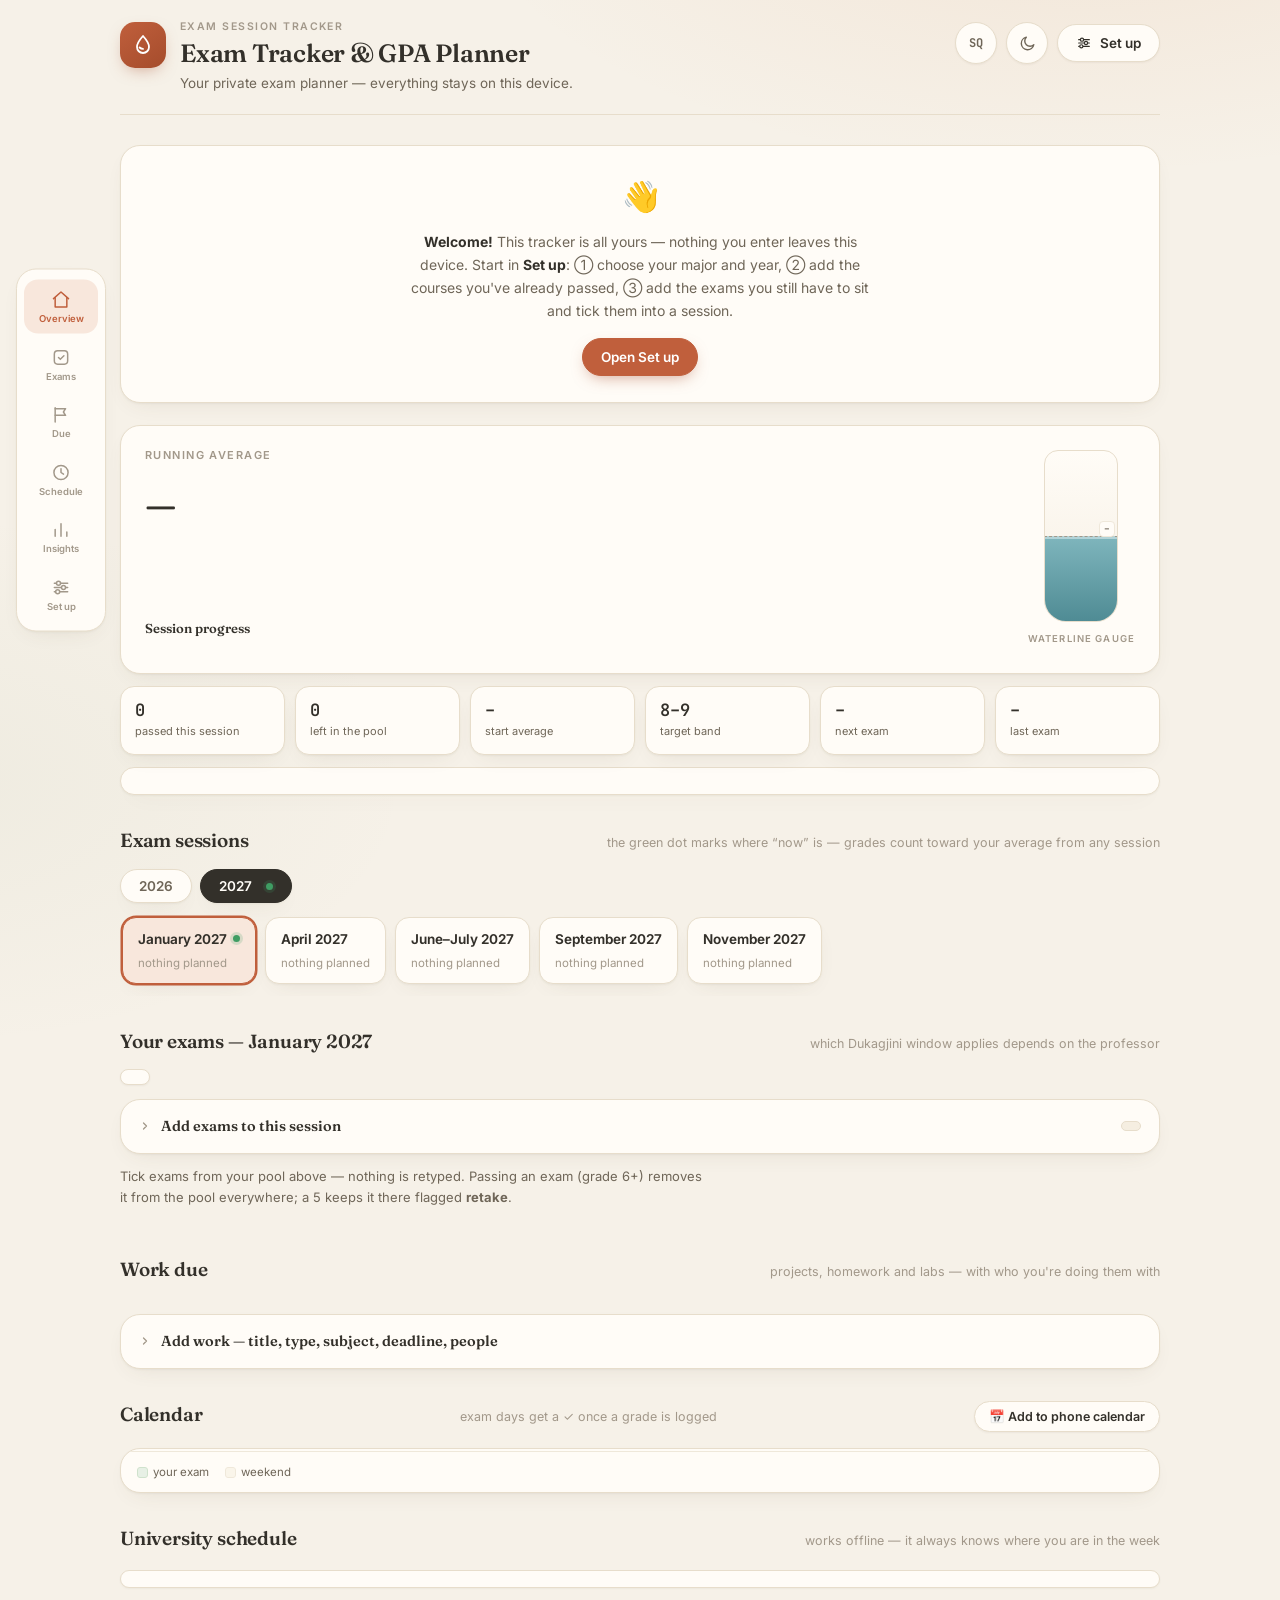
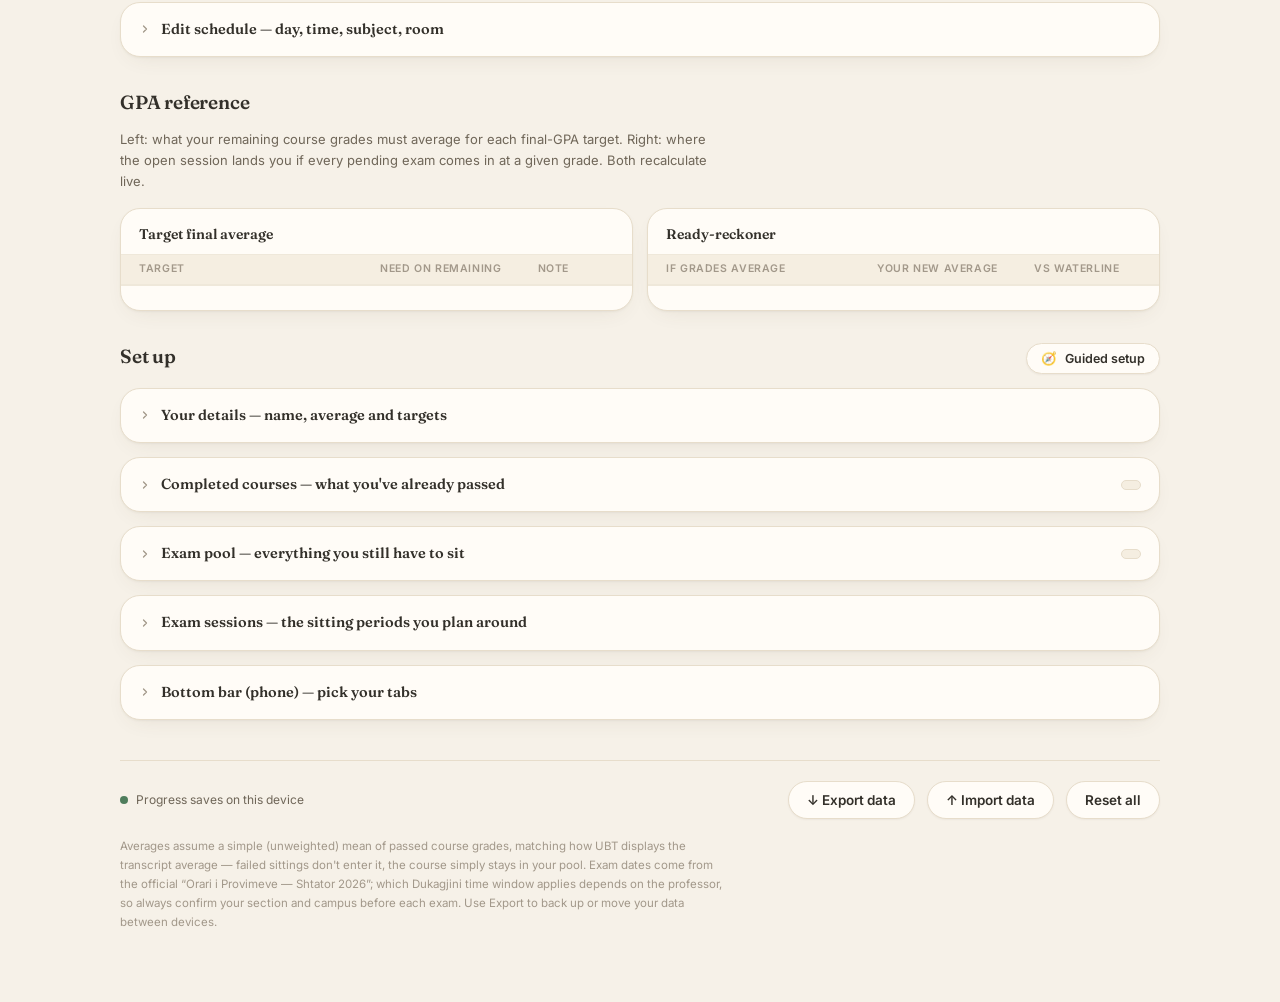
==== commit d181d888: "Multi-university support (UBT + AAB) and a guided setup wizard - New university layer: profile.uni (" ====
--- a/index.html
+++ b/index.html
@@ -29,7 +29,7 @@
         <svg viewBox="0 0 24 24" fill="none" stroke="currentColor" stroke-width="1.8" stroke-linecap="round" stroke-linejoin="round"><path d="M12 3s6 6.5 6 11a6 6 0 1 1-12 0c0-4.5 6-11 6-11z"/><path d="M8.6 14.5c.9.9 2.1 1.4 3.4 1.4"/></svg>
       </div>
       <div>
-        <div class="eyebrow" data-i18n="eyebrow">Kolegji UBT · Exam session tracker</div>
+        <div class="eyebrow" id="eyebrow">Exam session tracker</div>
         <h1><span id="hTitle">Exam Tracker &amp; GPA Planner</span><span class="h1-page" id="pageTitle"></span></h1>
         <p class="lede" id="hLede"></p>
       </div>
@@ -246,7 +246,9 @@
 
   <!-- setup -->
   <section id="setupSection" data-view="setup">
-    <div class="shead"><h2 data-i18n="setup">Set up</h2><span class="hint" data-i18n="setupHint">pool → sessions → details</span></div>
+    <div class="shead"><h2 data-i18n="setup">Set up</h2>
+      <button class="btn small" id="wizardBtn" type="button">🧭 <span data-i18n="wizSetup">Guided setup</span></button>
+    </div>
     <details class="card settings" id="detailsBox" data-keep>
       <summary>
         <svg class="chev" width="12" height="12" viewBox="0 0 24 24" fill="none" stroke="currentColor" stroke-width="2.5" stroke-linecap="round" stroke-linejoin="round"><path d="M9 18l6-6-6-6"/></svg>
@@ -257,6 +259,7 @@
           <label><span data-i18n="lblName">Your name</span><input id="setName" data-i18n-ph="phName" placeholder="e.g. Alex" autocomplete="off"></label>
           <label><span data-i18n="lblUniEmail">Uni email</span><input id="setUniEmail" type="email" data-i18n-ph="phUniEmail" placeholder="name.surname@ubt-uni.net" autocomplete="off"></label>
           <label><span data-i18n="lblUniId">Student ID</span><input id="setUniId" data-i18n-ph="phUniId" placeholder="e.g. 22-123-456" autocomplete="off"></label>
+          <label><span data-i18n="lblUni">University</span><select id="setUni"></select></label>
           <label class="span2"><span data-i18n="lblMajor">Major / program</span><select id="setMajor"></select></label>
           <label><span data-i18n="lblYear">Year of studies</span><select id="setYear"></select></label>
           <label class="span2" id="specRow"><span data-i18n="lblSpec">Specialization</span><select id="setSpec"></select></label>
@@ -390,5 +393,21 @@
   </a>
 </nav>
 
+<!-- guided setup wizard -->
+<div class="sheet-backdrop wiz-backdrop" id="wizBackdrop" hidden>
+  <div class="wiz card" role="dialog" aria-modal="true">
+    <div class="wiz-head">
+      <b data-i18n="wizSetup">Guided setup</b>
+      <button class="x-btn" id="wizClose" type="button">✕</button>
+      <div class="wiz-dots" id="wizDots"></div>
+    </div>
+    <div class="wiz-body" id="wizBody"></div>
+    <div class="wiz-foot">
+      <button class="btn" id="wizBack" type="button" data-i18n="back">Back</button>
+      <button class="btn primary" id="wizNext" type="button" data-i18n="next">Next</button>
+    </div>
+  </div>
+</div>
+
 </body>
 </html>
--- a/app.css
+++ b/app.css
@@ -523,6 +523,34 @@
   .snav a.on{color:var(--accent);background:var(--accent-soft)}
 }
 
+/* ---------- guided setup wizard ---------- */
+.wiz-backdrop{align-items:center;padding:16px}
+.wiz{width:100%;max-width:540px;max-height:88vh;display:flex;flex-direction:column;
+  padding:0;animation:sheetUp .22s ease-out}
+.wiz-head{position:relative;padding:18px 20px 6px}
+.wiz-head b{font-family:var(--display);font-weight:600;font-size:16px}
+.wiz-head .x-btn{top:14px;right:12px}
+.wiz-dots{display:flex;gap:6px;margin-top:12px}
+.dotstep{width:26px;height:5px;border-radius:3px;background:var(--tint);
+  border:1px solid var(--hair);transition:.2s}
+.dotstep.on{background:var(--accent);border-color:var(--accent)}
+.wiz-body{flex:1;overflow-y:auto;padding:8px 20px 14px;min-height:220px}
+.wiz-body h4{font-family:var(--display);font-weight:600;font-size:16px;margin:10px 0 4px}
+.wiz-lbl{display:block;font:600 10.5px/1.3 var(--body);letter-spacing:.07em;
+  text-transform:uppercase;color:var(--faint);margin-top:16px}
+.wiz-lbl input,.wiz-lbl select{display:block;width:100%;margin-top:6px;
+  font:400 16px var(--body);color:var(--ink);border:1.5px solid var(--border);
+  border-radius:var(--r-sm);padding:10px 12px;background:var(--surface)}
+.wiz-lbl input:focus,.wiz-lbl select:focus{border-color:var(--accent);outline:none}
+.wiz-body .yearbar{margin-top:8px}
+.wiz-body .pick-row{padding:11px 8px}
+.wiz-foot{display:flex;justify-content:space-between;gap:10px;
+  padding:14px 20px calc(14px + env(safe-area-inset-bottom));border-top:1px solid var(--hair)}
+.wiz-grade-row{display:flex;justify-content:space-between;align-items:center;gap:12px;
+  padding:10px 2px;border-bottom:1px solid var(--hair);font-size:14px;font-weight:600}
+.wiz-grade-row select{font:600 14px var(--mono);border:1.5px solid var(--border);
+  border-radius:var(--r-sm);padding:7px 10px;background:var(--surface);color:var(--ink)}
+
 /* ---------- "More" bottom sheet ---------- */
 .sheet-backdrop{position:fixed;inset:0;z-index:80;background:rgba(28,23,16,.45);
   display:flex;align-items:flex-end;-webkit-backdrop-filter:blur(2px);backdrop-filter:blur(2px)}
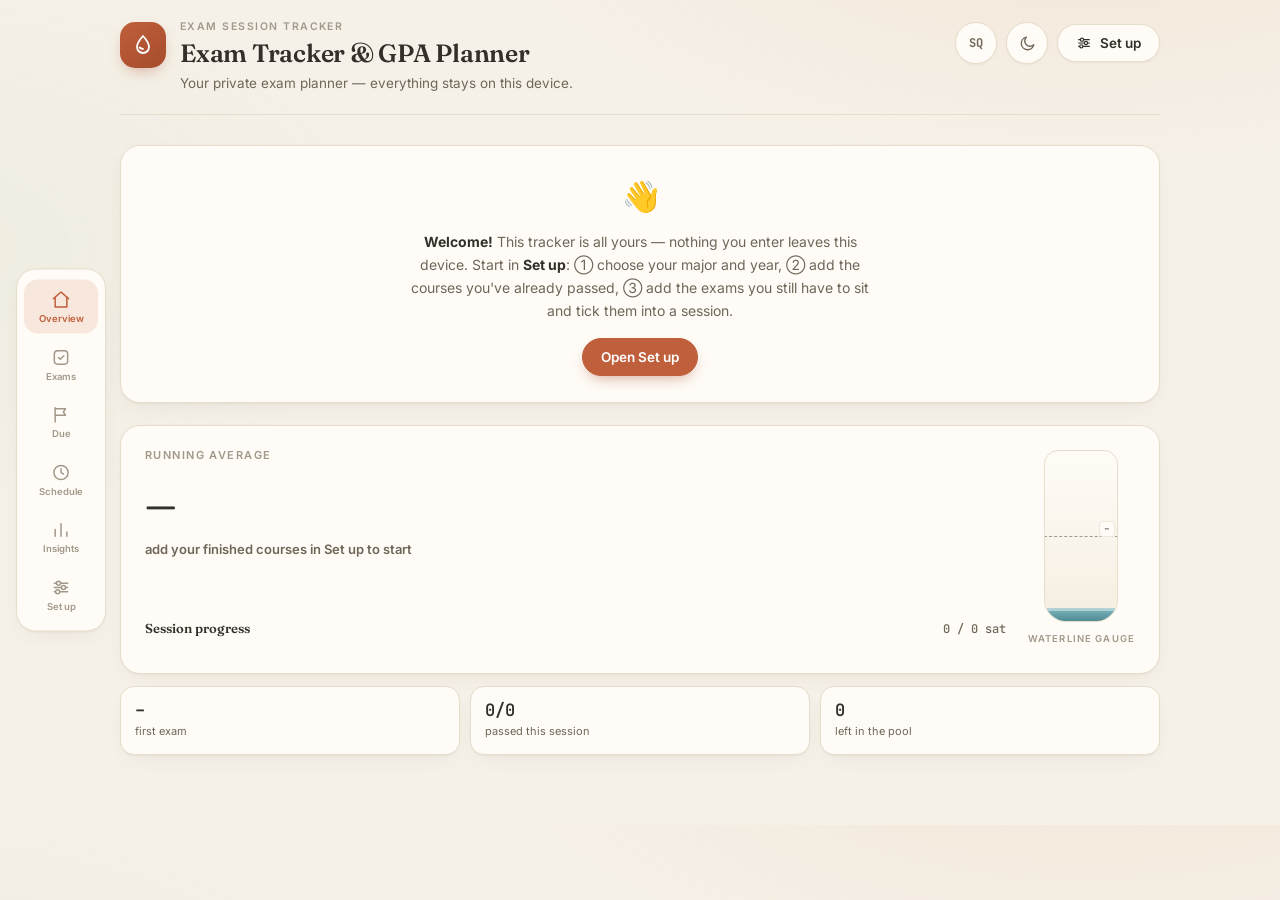
==== commit c07daf2f: "Hotfix broken v17 + slim Overview + centered wizard + tidier Exams - HOTFIX: buildExamsHead referenc" ====
--- a/index.html
+++ b/index.html
@@ -80,17 +80,13 @@
         <div class="scale" id="gaugeScale"></div>
       </div>
     </div>
+    <div class="card due-strip" id="schedStrip" hidden role="button" tabindex="0"></div>
+    <div class="card due-strip" id="dueStrip" hidden role="button" tabindex="0"></div>
     <div class="stats">
+      <div class="stat"><div class="n" id="stFirst">–</div><div class="l" id="stFirstL">next exam</div></div>
       <div class="stat"><div class="n" id="stCleared">0</div><div class="l" data-i18n="passedSession">passed this session</div></div>
       <div class="stat"><div class="n" id="stPool">0</div><div class="l" data-i18n="leftPool">left in the pool</div></div>
-      <div class="stat"><div class="n" id="stBase">–</div><div class="l" data-i18n="startAvg">start average</div></div>
-      <div class="stat"><div class="n" id="stTarget">–</div><div class="l" data-i18n="targetBand">target band</div></div>
-      <div class="stat"><div class="n" id="stFirst">–</div><div class="l" id="stFirstL">next exam</div></div>
-      <div class="stat"><div class="n" id="stLast">–</div><div class="l" data-i18n="lastExam">last exam</div></div>
-    </div>
-    <div class="card keynums" id="keynums"></div>
-    <div class="card due-strip" id="dueStrip" hidden role="button" tabindex="0"></div>
-    <div class="card due-strip" id="schedStrip" hidden role="button" tabindex="0"></div>
+    </div>
     <div class="card ects-card" id="ectsCard" hidden></div>
     <div class="card due-strip nudge" id="backupNudge" hidden role="button" tabindex="0"></div>
     <div class="card trend" id="trendCard" hidden>
@@ -108,9 +104,11 @@
 
   <!-- exams in the selected session -->
   <section id="examsSection" data-view="exams">
-    <div class="shead"><h2 id="examHead">Your exams</h2><span class="hint" data-i18n="dukagjini">which Dukagjini window applies depends on the professor</span></div>
+    <div class="shead"><h2 id="examHead">Your exams</h2>
+      <span class="hint" id="examHint" data-i18n="dukagjini">which Dukagjini window applies depends on the professor</span>
+      <button class="btn small" id="whatifBtn" type="button"></button>
+    </div>
     <div class="tools">
-      <button class="btn small" id="whatifBtn" type="button"></button>
       <span class="whatif-banner" data-i18n="whatifBanner"></span>
     </div>
     <details class="card pick" id="pickBox" data-keep>
@@ -119,9 +117,9 @@
         <span data-i18n="addExams">Add exams to this session</span>
         <span class="badge" id="pickBadge"></span>
       </summary>
+      <p class="sub pick-sub" data-i18n-html="pickSub"></p>
       <div class="pick-list" id="pickList"></div>
     </details>
-    <p class="sub" data-i18n-html="pickSub"></p>
     <div class="grid" id="grid"></div>
   </section>
 
@@ -220,6 +218,7 @@
   <section id="gpaSection" data-view="stats">
     <div class="shead"><h2 data-i18n="gpaH">GPA reference</h2></div>
     <p class="sub" data-i18n="gpaSub"></p>
+    <div class="card keynums" id="keynums"></div>
     <div class="two-col">
       <div class="card">
         <div class="tbl-scroll">
--- a/app.css
+++ b/app.css
@@ -136,7 +136,7 @@
 .hero-gauge .cap{font:600 9.5px/1 var(--body);letter-spacing:.12em;text-transform:uppercase;color:var(--faint);margin-top:12px}
 .hero-gauge .scale{font:500 10px/1 var(--mono);color:var(--faint);margin-top:5px}
 
-.stats{display:grid;grid-template-columns:repeat(6,1fr);gap:10px;margin-top:12px}
+.stats{display:grid;grid-template-columns:repeat(3,1fr);gap:10px;margin-top:12px}
 .stat{background:var(--surface);border:1px solid var(--border);border-radius:var(--r-md);
   padding:13px 14px;box-shadow:var(--shadow)}
 .stat .n{font:600 17px/1.2 var(--mono);letter-spacing:-.01em}
@@ -204,7 +204,8 @@
 .stab.empty .st-m{color:var(--faint)}
 
 /* ---------- what-if sandbox ---------- */
-.tools{display:flex;align-items:center;gap:12px;margin-top:12px;flex-wrap:wrap}
+.tools{display:none;align-items:center;gap:12px;margin-top:12px;flex-wrap:wrap}
+body.whatif .tools{display:flex}
 .whatif-banner{display:none;font:600 12px var(--body);color:var(--accent);
   background:var(--accent-soft);border:1px dashed var(--accent);
   border-radius:999px;padding:7px 14px}
@@ -225,6 +226,7 @@
 
 /* ---------- pool picker ---------- */
 details.pick{margin-top:14px}
+.pick-sub{padding:0 18px 4px;margin-top:0;border-top:1px solid var(--hair);padding-top:12px}
 .pick-list{border-top:1px solid var(--hair);padding:6px 8px 10px;max-height:330px;overflow-y:auto}
 .pick-empty{padding:12px 10px;font-size:13px;color:var(--muted)}
 .pick-row{display:flex;align-items:center;gap:11px;padding:11px 10px;border-radius:12px;
@@ -524,7 +526,7 @@
 }
 
 /* ---------- guided setup wizard ---------- */
-.wiz-backdrop{align-items:center;padding:16px}
+.sheet-backdrop.wiz-backdrop{align-items:center;justify-content:center;padding:16px}
 .wiz{width:100%;max-width:540px;max-height:88vh;display:flex;flex-direction:column;
   padding:0;animation:sheetUp .22s ease-out}
 .wiz-head{position:relative;padding:18px 20px 6px}
@@ -573,9 +575,6 @@
 .tab-rows{display:flex;flex-wrap:wrap;gap:8px;margin-top:12px}
 
 /* ---------- responsive ---------- */
-@media(max-width:900px){
-  .stats{grid-template-columns:repeat(3,1fr)}
-}
 @media(max-width:760px){
   .bnav{display:flex}
   .two-col{grid-template-columns:1fr}
@@ -608,7 +607,6 @@
   body{padding-bottom:70px}
 }
 @media(max-width:520px){
-  .stats{grid-template-columns:repeat(2,1fr)}
   .hero{padding:20px;gap:16px}
   .beaker{width:64px;height:150px}
   .cal-grid>div{min-height:48px;padding:5px}
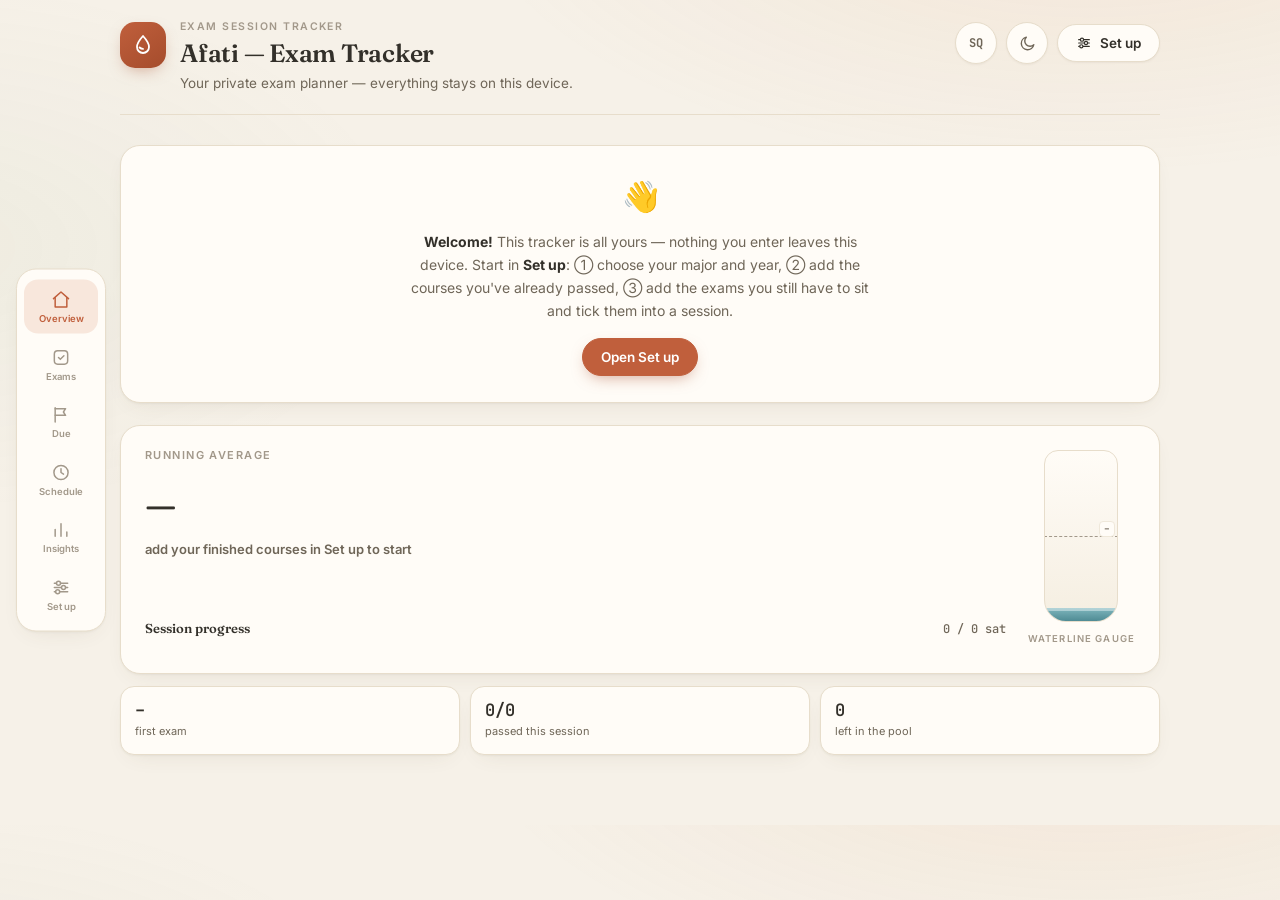
==== commit 2dce0fe3: "Editors rebuilt as list + single-item forms; app renamed to Afati - Pool, completed courses, session" ====
--- a/index.html
+++ b/index.html
@@ -3,12 +3,12 @@
 <head>
 <meta charset="UTF-8">
 <meta name="viewport" content="width=device-width, initial-scale=1.0, viewport-fit=cover">
-<title>UBT Exam Tracker</title>
+<title>Afati · Exam Tracker</title>
 <meta name="description" content="Exam pool + session planner, GPA tracker and offline class schedule.">
 <meta name="theme-color" content="#f6f1e8">
 <meta name="apple-mobile-web-app-capable" content="yes">
 <meta name="apple-mobile-web-app-status-bar-style" content="default">
-<meta name="apple-mobile-web-app-title" content="Exam Tracker">
+<meta name="apple-mobile-web-app-title" content="Afati">
 <link rel="manifest" href="manifest.webmanifest">
 <link rel="icon" href="icon-192.png">
 <link rel="apple-touch-icon" href="icon-192.png">
@@ -133,8 +133,9 @@
     <div class="grid" id="dueList"></div>
     <details class="card settings" id="dueBox" data-keep>
       <summary>
-        <svg class="chev" width="12" height="12" viewBox="0 0 24 24" fill="none" stroke="currentColor" stroke-width="2.5" stroke-linecap="round" stroke-linejoin="round"><path d="M9 18l6-6-6-6"/></svg>
-        <span data-i18n="addWork">Add work — title, type, subject, deadline, people</span>
+        <span class="sum-ic"><svg viewBox="0 0 24 24" fill="none" stroke="currentColor" stroke-width="1.8" stroke-linecap="round" stroke-linejoin="round"><path d="M5 21V4"/><path d="M5 5h12.5l-2.6 4 2.6 4H5"/></svg></span>
+        <span class="sum-tx" data-i18n-split="addWork"></span>
+        <svg class="chev" width="12" height="12" viewBox="0 0 24 24" fill="none" stroke="currentColor" stroke-width="2.5" stroke-linecap="round" stroke-linejoin="round"><path d="M9 18l6-6-6-6"/></svg>
       </summary>
       <div class="set-body">
         <div class="set-grid">
@@ -183,14 +184,21 @@
     <div class="card sched-list" id="schedList" hidden></div>
     <details class="card settings" id="schedBox" data-keep>
       <summary>
-        <svg class="chev" width="12" height="12" viewBox="0 0 24 24" fill="none" stroke="currentColor" stroke-width="2.5" stroke-linecap="round" stroke-linejoin="round"><path d="M9 18l6-6-6-6"/></svg>
-        <span data-i18n="editSched">Edit schedule — day, time, subject, room</span>
-      </summary>
-      <div class="set-body">
-        <div id="schedRows" class="sched-rows"></div>
-        <div class="set-actions">
-          <button class="btn ghost" id="addSched" type="button" data-i18n="addClass">+ Add class</button>
-          <button class="btn primary" id="saveSched" type="button" data-i18n="saveSched">Save schedule</button>
+        <span class="sum-ic"><svg viewBox="0 0 24 24" fill="none" stroke="currentColor" stroke-width="1.8" stroke-linecap="round" stroke-linejoin="round"><circle cx="12" cy="12" r="8.5"/><path d="M12 7.5V12l3 2"/></svg></span>
+        <span class="sum-tx" data-i18n-split="editSched"></span>
+        <svg class="chev" width="12" height="12" viewBox="0 0 24 24" fill="none" stroke="currentColor" stroke-width="2.5" stroke-linecap="round" stroke-linejoin="round"><path d="M9 18l6-6-6-6"/></svg>
+      </summary>
+      <div class="set-body">
+        <div class="ed-list" id="schedEdList"></div>
+        <div class="ed-form">
+          <div class="set-grid">
+            <label class="span2"><span data-i18n="phSubject">Subject</span><input id="dfName" autocomplete="off"></label>
+            <label><span data-i18n="lblDayW">Day</span><select id="dfDay"></select></label>
+            <label><span data-i18n="lblRoom">Room (optional)</span><input id="dfRoom" autocomplete="off"></label>
+            <label><span data-i18n="lblStart">Starts</span><input type="time" id="dfStart"></label>
+            <label><span data-i18n="lblEnd">Ends (optional)</span><input type="time" id="dfEnd"></label>
+          </div>
+          <div class="set-actions"><button class="btn primary" id="dfBtn" type="button"></button></div>
         </div>
       </div>
     </details>
@@ -250,18 +258,26 @@
     </div>
     <details class="card settings" id="detailsBox" data-keep>
       <summary>
-        <svg class="chev" width="12" height="12" viewBox="0 0 24 24" fill="none" stroke="currentColor" stroke-width="2.5" stroke-linecap="round" stroke-linejoin="round"><path d="M9 18l6-6-6-6"/></svg>
-        <span data-i18n="detSum">Your details — name, average and targets</span>
-      </summary>
-      <div class="set-body">
+        <span class="sum-ic"><svg viewBox="0 0 24 24" fill="none" stroke="currentColor" stroke-width="1.8" stroke-linecap="round" stroke-linejoin="round"><circle cx="12" cy="8.2" r="3.6"/><path d="M5 20c1.2-3.6 3.9-5.4 7-5.4s5.8 1.8 7 5.4"/></svg></span>
+        <span class="sum-tx" data-i18n-split="detSum"></span>
+        <svg class="chev" width="12" height="12" viewBox="0 0 24 24" fill="none" stroke="currentColor" stroke-width="2.5" stroke-linecap="round" stroke-linejoin="round"><path d="M9 18l6-6-6-6"/></svg>
+      </summary>
+      <div class="set-body">
+        <div class="curric-sem" data-i18n="grpIdentity">About you</div>
         <div class="set-grid">
           <label><span data-i18n="lblName">Your name</span><input id="setName" data-i18n-ph="phName" placeholder="e.g. Alex" autocomplete="off"></label>
-          <label><span data-i18n="lblUniEmail">Uni email</span><input id="setUniEmail" type="email" data-i18n-ph="phUniEmail" placeholder="name.surname@ubt-uni.net" autocomplete="off"></label>
-          <label><span data-i18n="lblUniId">Student ID</span><input id="setUniId" data-i18n-ph="phUniId" placeholder="e.g. 22-123-456" autocomplete="off"></label>
+          <label><span data-i18n="lblUniEmail">Uni email</span><input id="setUniEmail" type="email" data-i18n-ph="phUniEmail" autocomplete="off"></label>
+          <label><span data-i18n="lblUniId">Student ID</span><input id="setUniId" data-i18n-ph="phUniId" autocomplete="off"></label>
+        </div>
+        <div class="curric-sem" data-i18n="grpProgram">Your program</div>
+        <div class="set-grid">
           <label><span data-i18n="lblUni">University</span><select id="setUni"></select></label>
           <label class="span2"><span data-i18n="lblMajor">Major / program</span><select id="setMajor"></select></label>
           <label><span data-i18n="lblYear">Year of studies</span><select id="setYear"></select></label>
           <label class="span2" id="specRow"><span data-i18n="lblSpec">Specialization</span><select id="setSpec"></select></label>
+        </div>
+        <div class="curric-sem" data-i18n="grpNumbers">Numbers &amp; targets</div>
+        <div class="set-grid">
           <label><span data-i18n="lblCount">Courses completed</span><input type="number" id="setCount" min="0" step="1" inputmode="numeric"></label>
           <label><span data-i18n="lblAvg">Current average</span><input type="number" id="setAvg" min="5" max="10" step="0.01" inputmode="decimal"></label>
           <label><span data-i18n="lblTotal">Total courses in degree</span><input type="number" id="setTotal" min="1" step="1" inputmode="numeric"></label>
@@ -280,52 +296,69 @@
     </details>
     <details class="card settings" id="compBox" data-keep>
       <summary>
-        <svg class="chev" width="12" height="12" viewBox="0 0 24 24" fill="none" stroke="currentColor" stroke-width="2.5" stroke-linecap="round" stroke-linejoin="round"><path d="M9 18l6-6-6-6"/></svg>
-        <span data-i18n="compSum">Completed courses — what you've already passed</span>
+        <span class="sum-ic"><svg viewBox="0 0 24 24" fill="none" stroke="currentColor" stroke-width="1.8" stroke-linecap="round" stroke-linejoin="round"><circle cx="12" cy="12" r="8.5"/><path d="M8.5 12.2l2.4 2.4 4.8-4.8"/></svg></span>
+        <span class="sum-tx" data-i18n-split="compSum"></span>
         <span class="badge" id="compBadge"></span>
+        <svg class="chev" width="12" height="12" viewBox="0 0 24 24" fill="none" stroke="currentColor" stroke-width="2.5" stroke-linecap="round" stroke-linejoin="round"><path d="M9 18l6-6-6-6"/></svg>
       </summary>
       <div class="set-body">
         <p class="set-hint" data-i18n="compHint"></p>
-        <div id="compRows"></div>
-        <div class="set-actions">
-          <button class="btn ghost" id="addComp" type="button" data-i18n="addComp">+ Add course</button>
-          <button class="btn primary" id="saveComp" type="button" data-i18n="saveComp">Save courses</button>
+        <div class="ed-list" id="compList"></div>
+        <div class="ed-form">
+          <div class="set-grid">
+            <label class="span2"><span data-i18n="exName">Exam name</span><input id="cfName" autocomplete="off"></label>
+            <label><span data-i18n="grade">Grade</span><select id="cfGrade"></select></label>
+            <label><span>ECTS</span><input type="number" id="cfEcts" min="1" max="30" inputmode="numeric"></label>
+          </div>
+          <div class="set-actions"><button class="btn primary" id="cfBtn" type="button"></button></div>
         </div>
       </div>
     </details>
     <details class="card settings" id="poolBox" data-keep>
       <summary>
-        <svg class="chev" width="12" height="12" viewBox="0 0 24 24" fill="none" stroke="currentColor" stroke-width="2.5" stroke-linecap="round" stroke-linejoin="round"><path d="M9 18l6-6-6-6"/></svg>
-        <span data-i18n="poolSum">Exam pool — everything you still have to sit</span>
+        <span class="sum-ic"><svg viewBox="0 0 24 24" fill="none" stroke="currentColor" stroke-width="1.8" stroke-linecap="round" stroke-linejoin="round"><path d="M12 3l9 5-9 5-9-5 9-5z"/><path d="M3 13.5l9 5 9-5"/></svg></span>
+        <span class="sum-tx" data-i18n-split="poolSum"></span>
         <span class="badge" id="poolBadge"></span>
-      </summary>
-      <div class="set-body">
-        <p class="set-hint" data-i18n-html="poolHint"></p>
-        <div id="poolRows"></div>
-        <div class="set-actions">
-          <button class="btn ghost" id="addPool" type="button" data-i18n="addPool">+ Add exam</button>
-          <button class="btn primary" id="savePool" type="button" data-i18n="savePool">Save pool</button>
+        <svg class="chev" width="12" height="12" viewBox="0 0 24 24" fill="none" stroke="currentColor" stroke-width="2.5" stroke-linecap="round" stroke-linejoin="round"><path d="M9 18l6-6-6-6"/></svg>
+      </summary>
+      <div class="set-body">
+        <p class="set-hint" data-i18n="poolHint"></p>
+        <div class="ed-list" id="poolList"></div>
+        <div class="ed-form">
+          <div class="set-grid">
+            <label class="span2"><span data-i18n="exName">Exam name</span><input id="pfName" autocomplete="off"></label>
+            <label><span data-i18n="lblSem">Semester</span><select id="pfSem"></select></label>
+            <label><span>ECTS</span><input type="number" id="pfEcts" min="1" max="30" inputmode="numeric"></label>
+            <label><span data-i18n="lblDate">Exam date (optional)</span><input type="date" id="pfDate"></label>
+          </div>
+          <div class="set-actions"><button class="btn primary" id="pfBtn" type="button"></button></div>
         </div>
       </div>
     </details>
     <details class="card settings" id="sessBox" data-keep>
       <summary>
-        <svg class="chev" width="12" height="12" viewBox="0 0 24 24" fill="none" stroke="currentColor" stroke-width="2.5" stroke-linecap="round" stroke-linejoin="round"><path d="M9 18l6-6-6-6"/></svg>
-        <span data-i18n="sessSum">Exam sessions — the sitting periods you plan around</span>
+        <span class="sum-ic"><svg viewBox="0 0 24 24" fill="none" stroke="currentColor" stroke-width="1.8" stroke-linecap="round" stroke-linejoin="round"><rect x="3.5" y="5" width="17" height="16" rx="3"/><path d="M3.5 10h17M8 2.8v3.7M16 2.8v3.7"/></svg></span>
+        <span class="sum-tx" data-i18n-split="sessSum"></span>
+        <svg class="chev" width="12" height="12" viewBox="0 0 24 24" fill="none" stroke="currentColor" stroke-width="2.5" stroke-linecap="round" stroke-linejoin="round"><path d="M9 18l6-6-6-6"/></svg>
       </summary>
       <div class="set-body">
         <p class="set-hint" data-i18n="sessHint2"></p>
-        <div id="sessRows"></div>
-        <div class="set-actions">
-          <button class="btn ghost" id="addSess" type="button" data-i18n="addSess">+ Add session</button>
-          <button class="btn primary" id="saveSess" type="button" data-i18n="saveSess">Save sessions</button>
+        <div class="ed-list" id="sessList"></div>
+        <div class="ed-form">
+          <div class="set-grid">
+            <label class="span2"><span data-i18n="lblLabel">Label</span><input id="sfLabel" data-i18n-ph="labelPh" autocomplete="off"></label>
+            <label><span data-i18n="lblYearNum">Year</span><input type="number" id="sfYear" min="2020" max="2100" inputmode="numeric"></label>
+            <label><span data-i18n="lblMonth">Month</span><select id="sfMonth"></select></label>
+          </div>
+          <div class="set-actions"><button class="btn primary" id="sfBtn" type="button"></button></div>
         </div>
       </div>
     </details>
     <details class="card settings" id="tabsBox" data-keep>
       <summary>
-        <svg class="chev" width="12" height="12" viewBox="0 0 24 24" fill="none" stroke="currentColor" stroke-width="2.5" stroke-linecap="round" stroke-linejoin="round"><path d="M9 18l6-6-6-6"/></svg>
-        <span data-i18n="tabsSum">Bottom bar (phone) — pick your tabs</span>
+        <span class="sum-ic"><svg viewBox="0 0 24 24" fill="none" stroke="currentColor" stroke-width="1.8" stroke-linecap="round" stroke-linejoin="round"><rect x="3.5" y="4.5" width="17" height="15" rx="3"/><path d="M3.5 14.5h17M8.5 17h7"/></svg></span>
+        <span class="sum-tx" data-i18n-split="tabsSum"></span>
+        <svg class="chev" width="12" height="12" viewBox="0 0 24 24" fill="none" stroke="currentColor" stroke-width="2.5" stroke-linecap="round" stroke-linejoin="round"><path d="M9 18l6-6-6-6"/></svg>
       </summary>
       <div class="set-body">
         <p class="set-hint" data-i18n="tabsHint"></p>
@@ -335,11 +368,9 @@
   </section>
 
   <div data-view="setup">
-  <div class="foot">
-    <div class="left">
-      <div class="saved"><span class="dot" id="saveDot"></span><span id="saveText"></span></div>
-    </div>
-    <div class="left">
+  <div class="card foot-card">
+    <div class="saved"><span class="dot" id="saveDot"></span><span id="saveText"></span></div>
+    <div class="foot-btns">
       <button class="btn" id="shareBtn" type="button" data-i18n="shareB" hidden>📤 Share backup</button>
       <button class="btn" id="exportBtn" type="button" data-i18n="exportB">↓ Export data</button>
       <button class="btn" id="importBtn" type="button" data-i18n="importB">↑ Import data</button>
@@ -347,7 +378,10 @@
       <button class="btn danger" id="resetBtn" type="button" data-i18n="resetB">Reset all</button>
     </div>
   </div>
-  <p class="notes" id="footNotes"></p>
+  <details class="card notes-box">
+    <summary>ℹ️ <span data-i18n="aboutNumbers">How the numbers are counted</span></summary>
+    <p class="notes" id="footNotes"></p>
+  </details>
   </div>
 
 </div>
--- a/app.css
+++ b/app.css
@@ -216,8 +216,24 @@
 body.whatif .prep,body.whatif #setupSection{opacity:.45;pointer-events:none}
 
 /* ---------- collapsibles ---------- */
-details.pick summary,details.settings summary{list-style:none;cursor:pointer;display:flex;align-items:center;gap:10px;
-  padding:15px 18px;font-family:var(--display);font-weight:600;font-size:14.5px}
+details.pick summary,details.settings summary,details.notes-box summary{list-style:none;cursor:pointer;display:flex;align-items:center;gap:10px;
+  padding:15px 18px;font-family:var(--display);font-weight:600;font-size:14.5px;
+  border-radius:19px;transition:background .15s}
+details.pick summary:hover,details.settings summary:hover,details.notes-box summary:hover{background:var(--tint)}
+details[open]>summary{border-radius:19px 19px 0 0}
+details.settings summary{gap:13px}
+details.settings summary .chev{margin-left:0}
+details.settings summary>.chev:last-child{margin-left:auto}
+.sum-ic{flex:none;width:37px;height:37px;border-radius:12px;background:var(--tint);
+  display:grid;place-items:center;color:var(--muted)}
+details.settings summary:hover .sum-ic{background:var(--accent-soft);color:var(--accent)}
+.sum-ic svg{width:19px;height:19px}
+.sum-tx{flex:1;min-width:0;display:flex;flex-direction:column;gap:2px}
+.sum-t{font-family:var(--display);font-weight:600;font-size:14.5px;line-height:1.25}
+.sum-s{font:400 12px/1.4 var(--body);color:var(--muted)}
+details.settings summary .badge{margin-left:0;flex:none}
+details[open] .set-body,details[open] .pick-list,details[open] .notes{animation:bodyIn .18s ease-out}
+@keyframes bodyIn{from{opacity:0;transform:translateY(-4px)}to{opacity:1;transform:none}}
 details.pick summary::-webkit-details-marker,details.settings summary::-webkit-details-marker{display:none}
 details.pick summary .chev,details.settings summary .chev{transition:transform .2s;color:var(--faint);flex:none}
 details.pick[open] summary .chev,details.settings[open] summary .chev{transform:rotate(90deg)}
@@ -402,6 +418,17 @@
 .tabbar a .nav-dot{top:7px;right:9px}
 .nav-dot[hidden]{display:none}
 
+/* ---------- item-editor lists ---------- */
+.ed-list{margin-top:6px}
+.ed-list:empty{display:none}
+.ed-row{display:flex;align-items:center;gap:10px;padding:11px 2px;border-bottom:1px solid var(--hair)}
+.ed-row:last-child{border-bottom:none}
+.ed-tx{flex:1;min-width:0;display:flex;flex-direction:column;gap:4px}
+.ed-name{font-weight:600;font-size:13.5px;line-height:1.3}
+.ed-meta{display:flex;gap:6px;align-items:center;flex-wrap:wrap}
+.ed-x{position:static;flex:none;font-size:14px}
+.ed-form{margin-top:12px;border-top:1px dashed var(--hair)}
+
 /* ---------- curriculum picker ---------- */
 .spec-panel{margin-top:18px;border-top:1px dashed var(--hair);padding-top:6px}
 .spec-panel h4{font-family:var(--display);font-weight:600;font-size:13.5px;margin-top:12px}
@@ -475,10 +502,13 @@
 .exam-row button:hover{color:var(--bad);background:var(--bad-soft)}
 .set-actions{display:flex;gap:10px;margin-top:18px;flex-wrap:wrap}
 
-/* ---------- footer ---------- */
-.foot{display:flex;justify-content:space-between;align-items:center;gap:14px;margin-top:40px;flex-wrap:wrap;
-  padding-top:20px;border-top:1px solid var(--border)}
-.foot .left{display:flex;align-items:center;gap:12px;flex-wrap:wrap}
+/* ---------- footer / data card ---------- */
+.foot-card{margin-top:26px;padding:15px 18px;display:flex;justify-content:space-between;
+  align-items:center;gap:14px;flex-wrap:wrap}
+.foot-btns{display:flex;gap:10px;flex-wrap:wrap}
+.notes-box{margin-top:12px}
+.notes-box summary{font-size:13.5px}
+.notes-box .notes{margin-top:0;padding:2px 18px 16px;border-top:1px solid var(--hair)}
 .saved{font-size:12px;color:var(--muted);display:flex;align-items:center;gap:8px}
 .dot{width:8px;height:8px;border-radius:50%;background:var(--good)}
 .dot.off{background:var(--faint)}
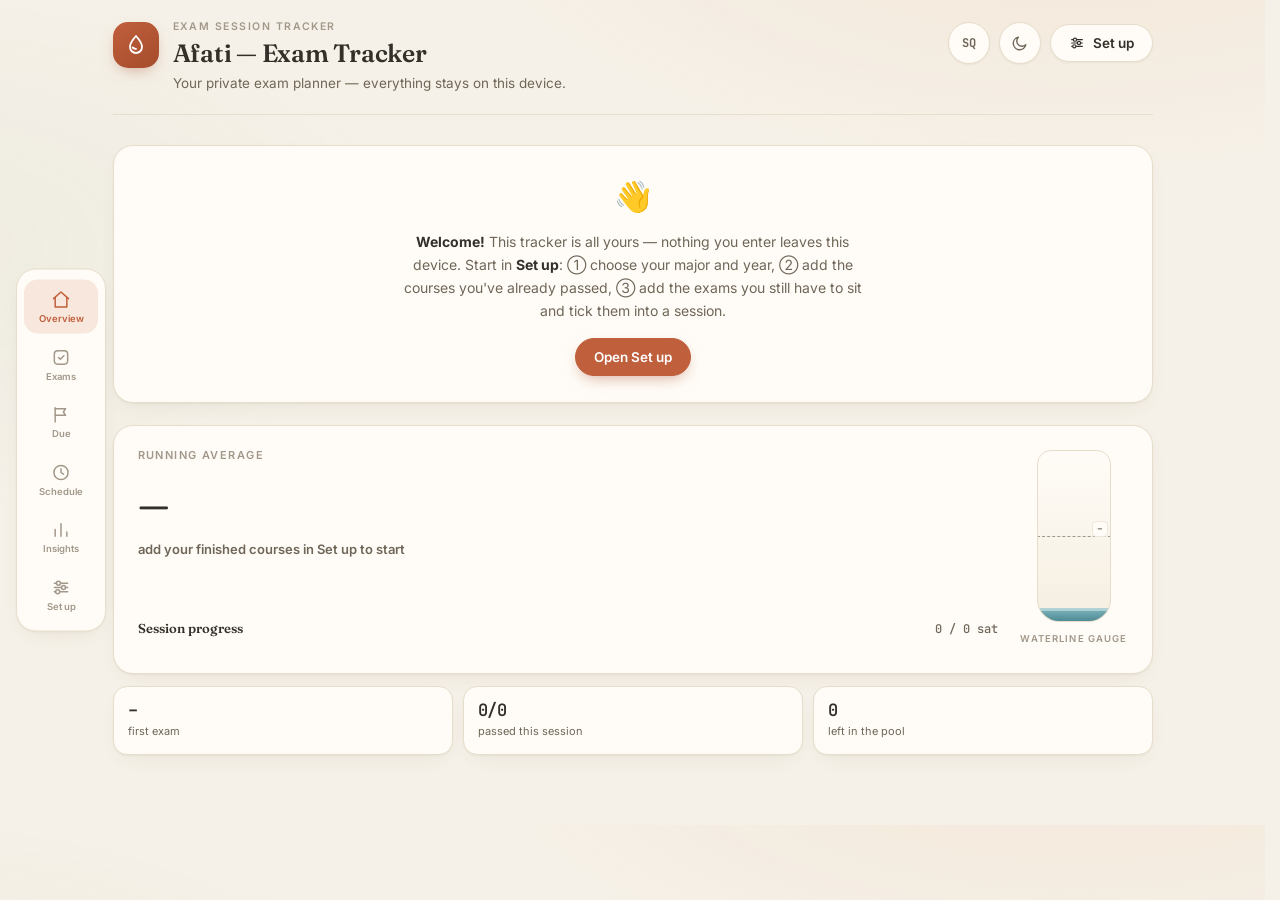
==== commit 5e2f91a3: "Stabilize desktop sidebar; add clipboard sync codes between devices - Sidebar jump on tab switch fix" ====
--- a/index.html
+++ b/index.html
@@ -371,6 +371,8 @@
   <div class="card foot-card">
     <div class="saved"><span class="dot" id="saveDot"></span><span id="saveText"></span></div>
     <div class="foot-btns">
+      <button class="btn" id="syncCopyBtn" type="button" data-i18n="syncCopy">⧉ Copy sync code</button>
+      <button class="btn" id="syncPasteBtn" type="button" data-i18n="syncPaste">⇣ Enter sync code</button>
       <button class="btn" id="shareBtn" type="button" data-i18n="shareB" hidden>📤 Share backup</button>
       <button class="btn" id="exportBtn" type="button" data-i18n="exportB">↓ Export data</button>
       <button class="btn" id="importBtn" type="button" data-i18n="importB">↑ Import data</button>
@@ -391,7 +393,7 @@
 
 <!-- "More" sheet: unpinned pages + quick toggles -->
 <div class="sheet-backdrop" id="moreBackdrop" hidden>
-  <div class="sheet" role="menu" aria-label="More">
+  <div class="sheet" role="dialog" aria-modal="true" aria-label="More">
     <div class="sheet-grab"></div>
     <div class="sheet-list" id="sheetList"></div>
     <div class="sheet-tools">
@@ -442,5 +444,24 @@
   </div>
 </div>
 
+<!-- update-ready toast -->
+<div class="toast" id="updateToast" hidden>
+  <span data-i18n="updateReady">New version ready</span>
+  <button class="btn small primary" id="updateReload" type="button" data-i18n="refresh">Refresh</button>
+</div>
+
+<!-- crash safety card -->
+<div class="crash" id="crashCard" hidden>
+  <div class="crash-in card">
+    <div class="emoji">🛟</div>
+    <p data-i18n="crashMsg">Something broke — your data is safe on this device.</p>
+    <p class="crash-d" id="crashDetail"></p>
+    <div class="crash-btns">
+      <button class="btn primary" id="crashReload" type="button" data-i18n="reloadBtn">Reload</button>
+      <button class="btn" id="crashRestore" type="button" data-i18n="restoreSnap" hidden>Restore yesterday's snapshot</button>
+    </div>
+  </div>
+</div>
+
 </body>
 </html>
--- a/app.css
+++ b/app.css
@@ -37,7 +37,7 @@
   }
 }
 *{box-sizing:border-box;margin:0;padding:0}
-html{scroll-behavior:smooth;scroll-padding-top:14px}
+html{scroll-behavior:smooth;scroll-padding-top:14px;scrollbar-gutter:stable}
 body{
   background:
     radial-gradient(900px 420px at 85% -120px, rgba(214,138,84,.12), transparent 70%),
@@ -517,8 +517,12 @@
 /* ---------- bottom navigation (mobile) ---------- */
 .bnav{position:fixed;left:0;right:0;bottom:0;z-index:60;display:none;
   justify-content:space-around;align-items:stretch;gap:2px;
-  background:var(--bnav-bg);-webkit-backdrop-filter:blur(14px);backdrop-filter:blur(14px);
+  background:var(--surface);
   border-top:1px solid var(--border);
+  box-shadow:0 -6px 18px -14px rgba(0,0,0,.35);
+  /* own compositor layer: keeps the bar pinned while mobile browser
+     chrome shows/hides, instead of repaint-lagging behind the scroll */
+  transform:translateZ(0);will-change:transform;
   padding:8px 10px calc(8px + env(safe-area-inset-bottom))}
 .bnav a,.bnav button{border:none;background:none;cursor:pointer;display:flex;flex-direction:column;align-items:center;gap:3px;flex:1;max-width:86px;
   font:600 10px/1 var(--body);color:var(--faint);text-decoration:none;
@@ -545,7 +549,7 @@
 .snav{display:none}
 @media(min-width:1260px){
   .snav{display:flex;flex-direction:column;gap:4px;position:fixed;left:16px;top:50%;
-    transform:translateY(-50%);z-index:40;background:var(--surface);
+    transform:translateY(-50%) translateZ(0);will-change:transform;z-index:40;background:var(--surface);
     border:1px solid var(--border);border-radius:20px;padding:10px 7px;box-shadow:var(--shadow)}
   .snav a{display:flex;flex-direction:column;align-items:center;gap:4px;width:74px;
     font:600 9.5px/1 var(--body);color:var(--faint);text-decoration:none;
@@ -603,6 +607,23 @@
 .sheet-tools{display:flex;gap:10px;justify-content:flex-end;
   border-top:1px solid var(--hair);margin-top:8px;padding-top:12px}
 .tab-rows{display:flex;flex-wrap:wrap;gap:8px;margin-top:12px}
+
+/* ---------- update toast & crash card ---------- */
+.toast{position:fixed;left:50%;transform:translateX(-50%) translateZ(0);
+  bottom:calc(84px + env(safe-area-inset-bottom));z-index:90;
+  display:flex;align-items:center;gap:12px;
+  background:var(--ink);color:var(--surface);font:600 13px var(--body);
+  padding:10px 12px 10px 18px;border-radius:999px;
+  box-shadow:0 10px 30px -10px rgba(0,0,0,.45);animation:sheetUp .25s ease-out}
+@media(min-width:761px){.toast{bottom:26px}}
+.crash{position:fixed;inset:0;z-index:100;background:rgba(28,23,16,.5);
+  display:flex;align-items:center;justify-content:center;padding:20px}
+.crash-in{max-width:420px;width:100%;padding:26px 22px;text-align:center}
+.crash-in .emoji{font-size:32px;margin-bottom:10px}
+.crash-in p{color:var(--ink);font-size:14.5px;line-height:1.6}
+.crash-d{margin-top:8px;font:500 11px var(--mono)!important;color:var(--faint)!important;
+  word-break:break-word}
+.crash-btns{display:flex;gap:10px;justify-content:center;flex-wrap:wrap;margin-top:18px}
 
 /* ---------- responsive ---------- */
 @media(max-width:760px){
